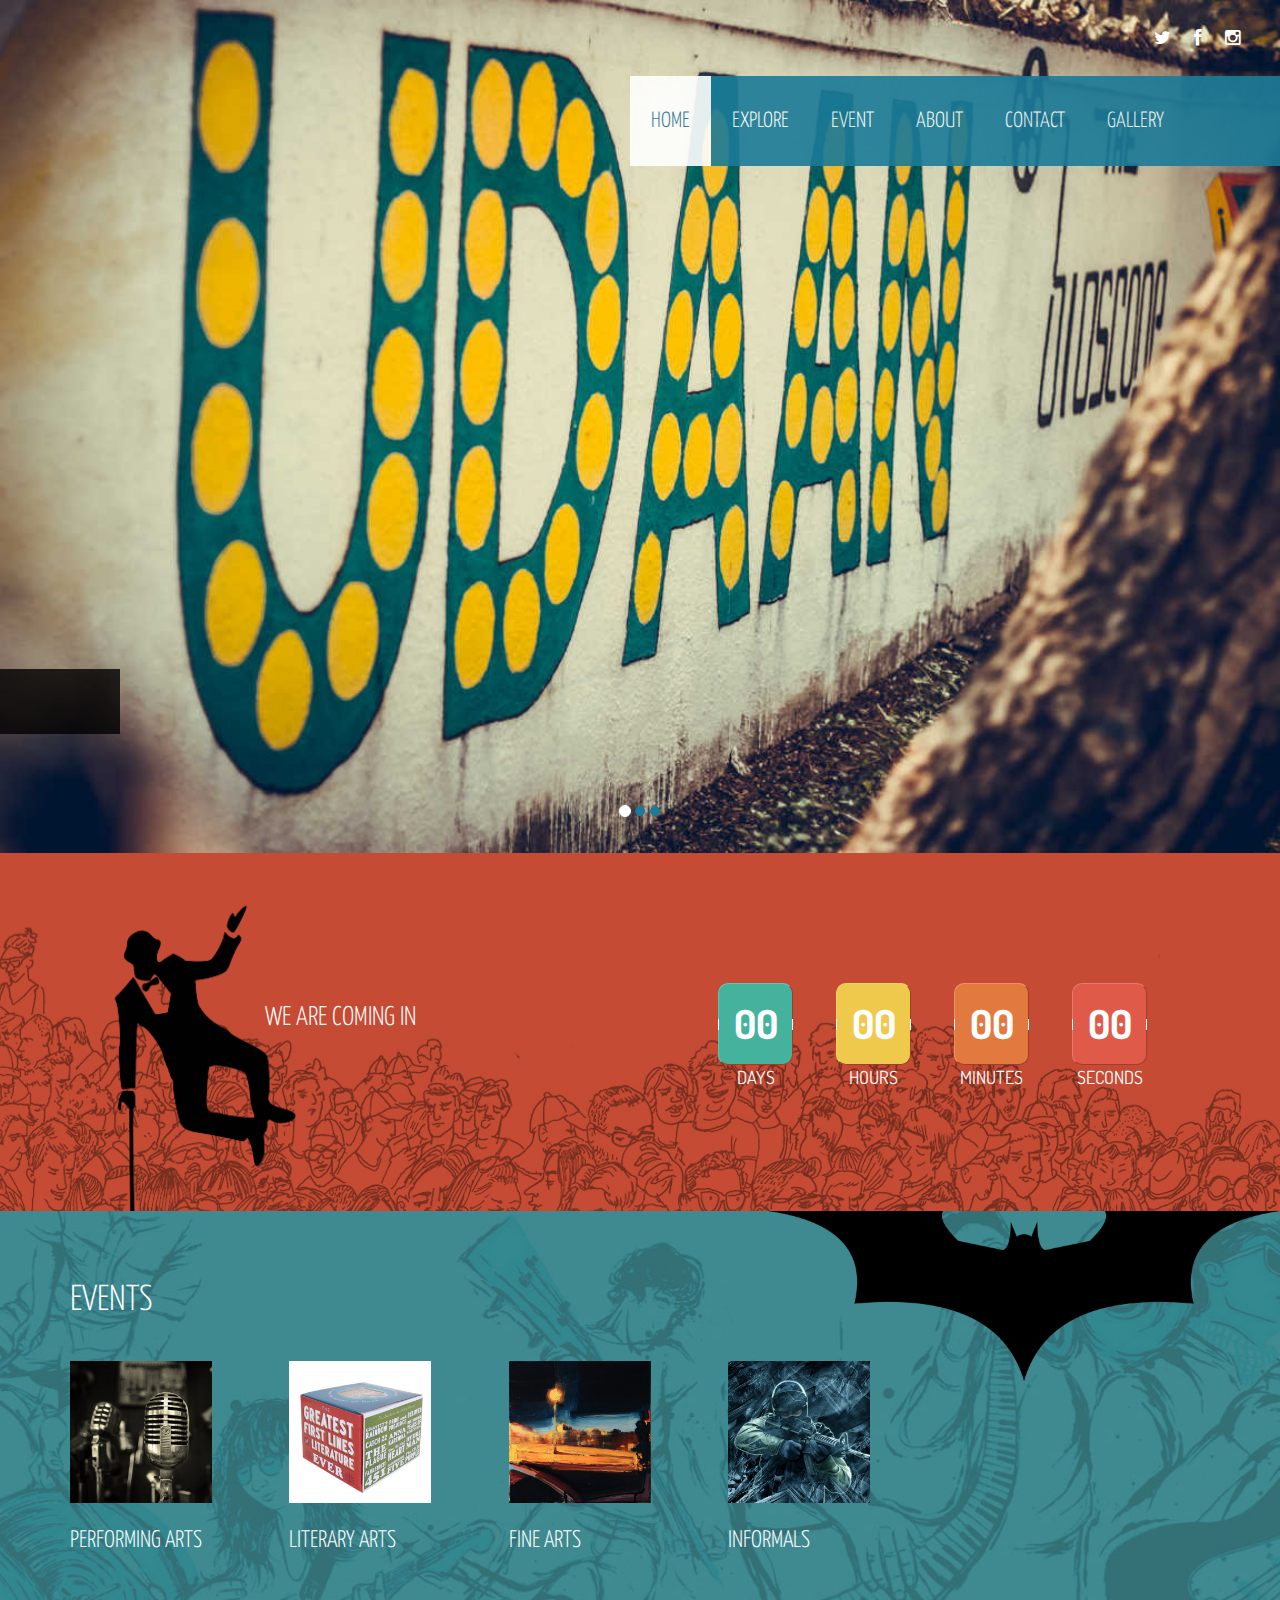
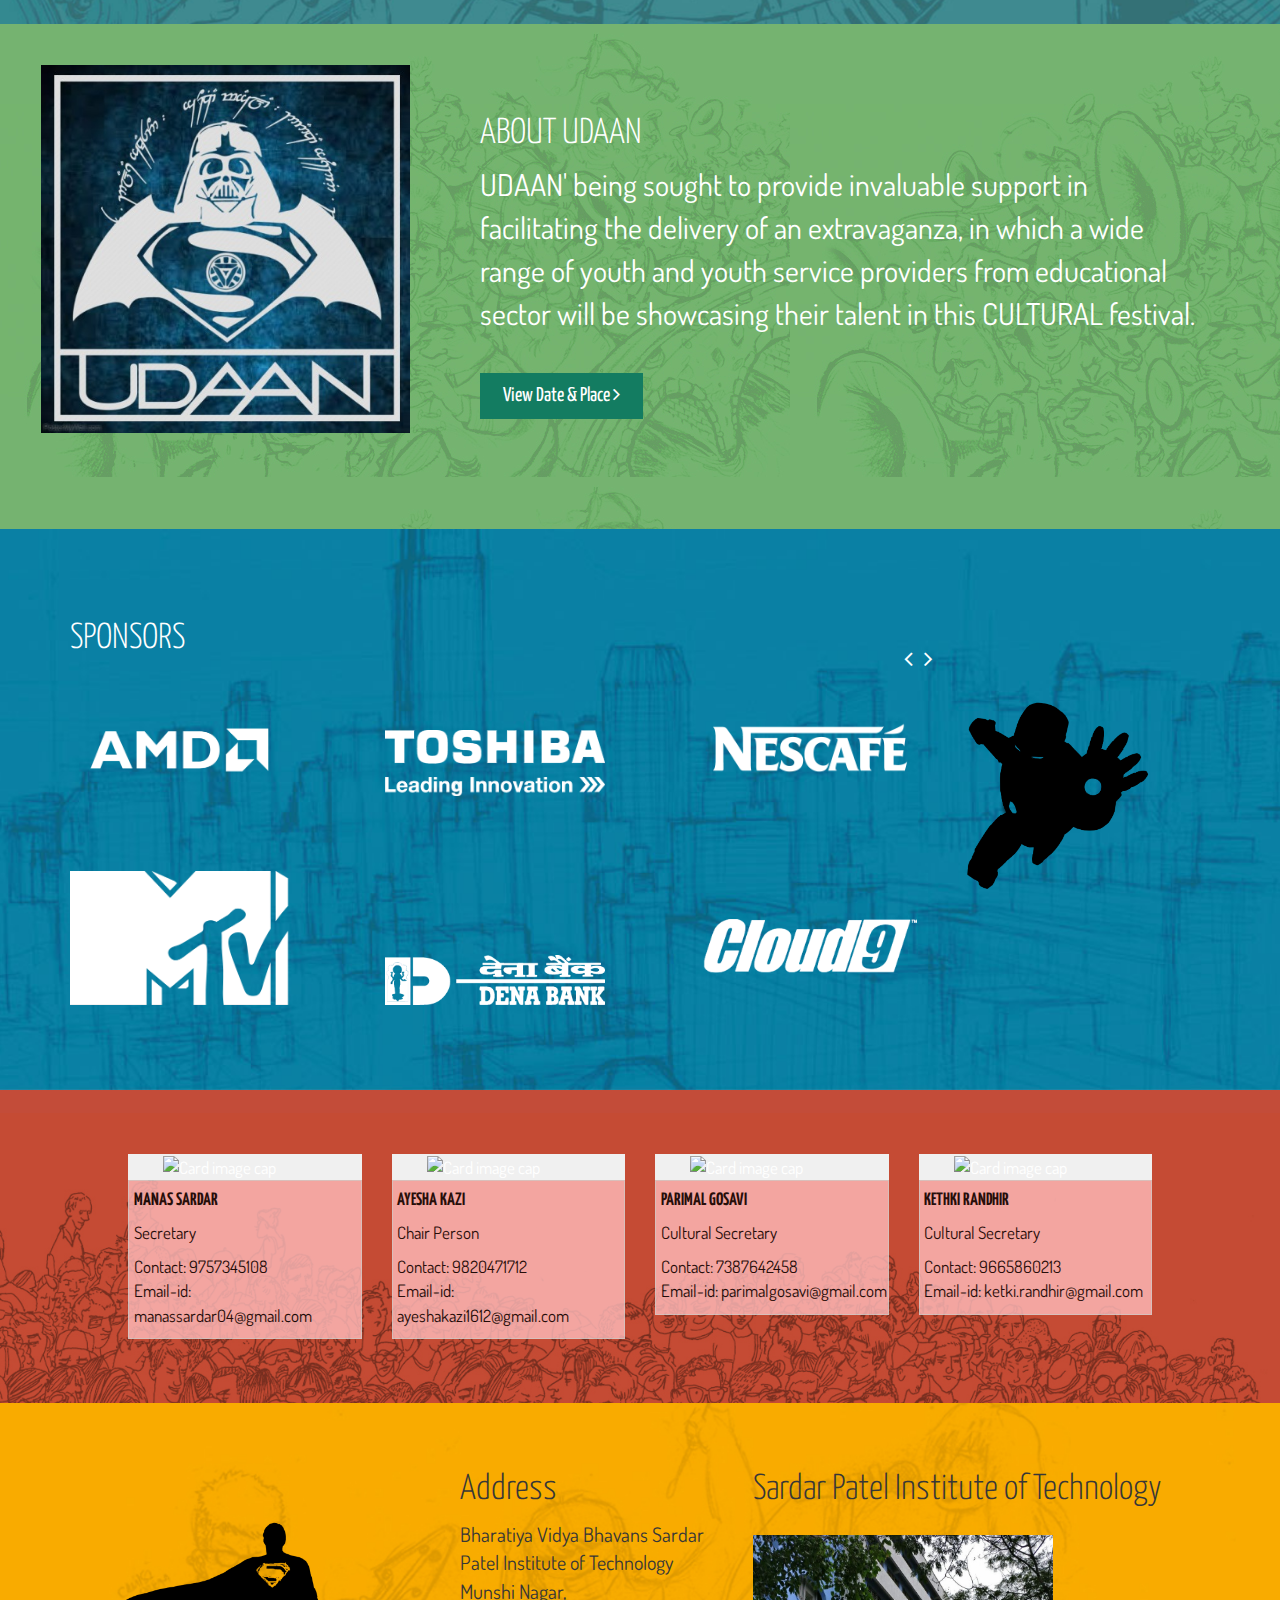
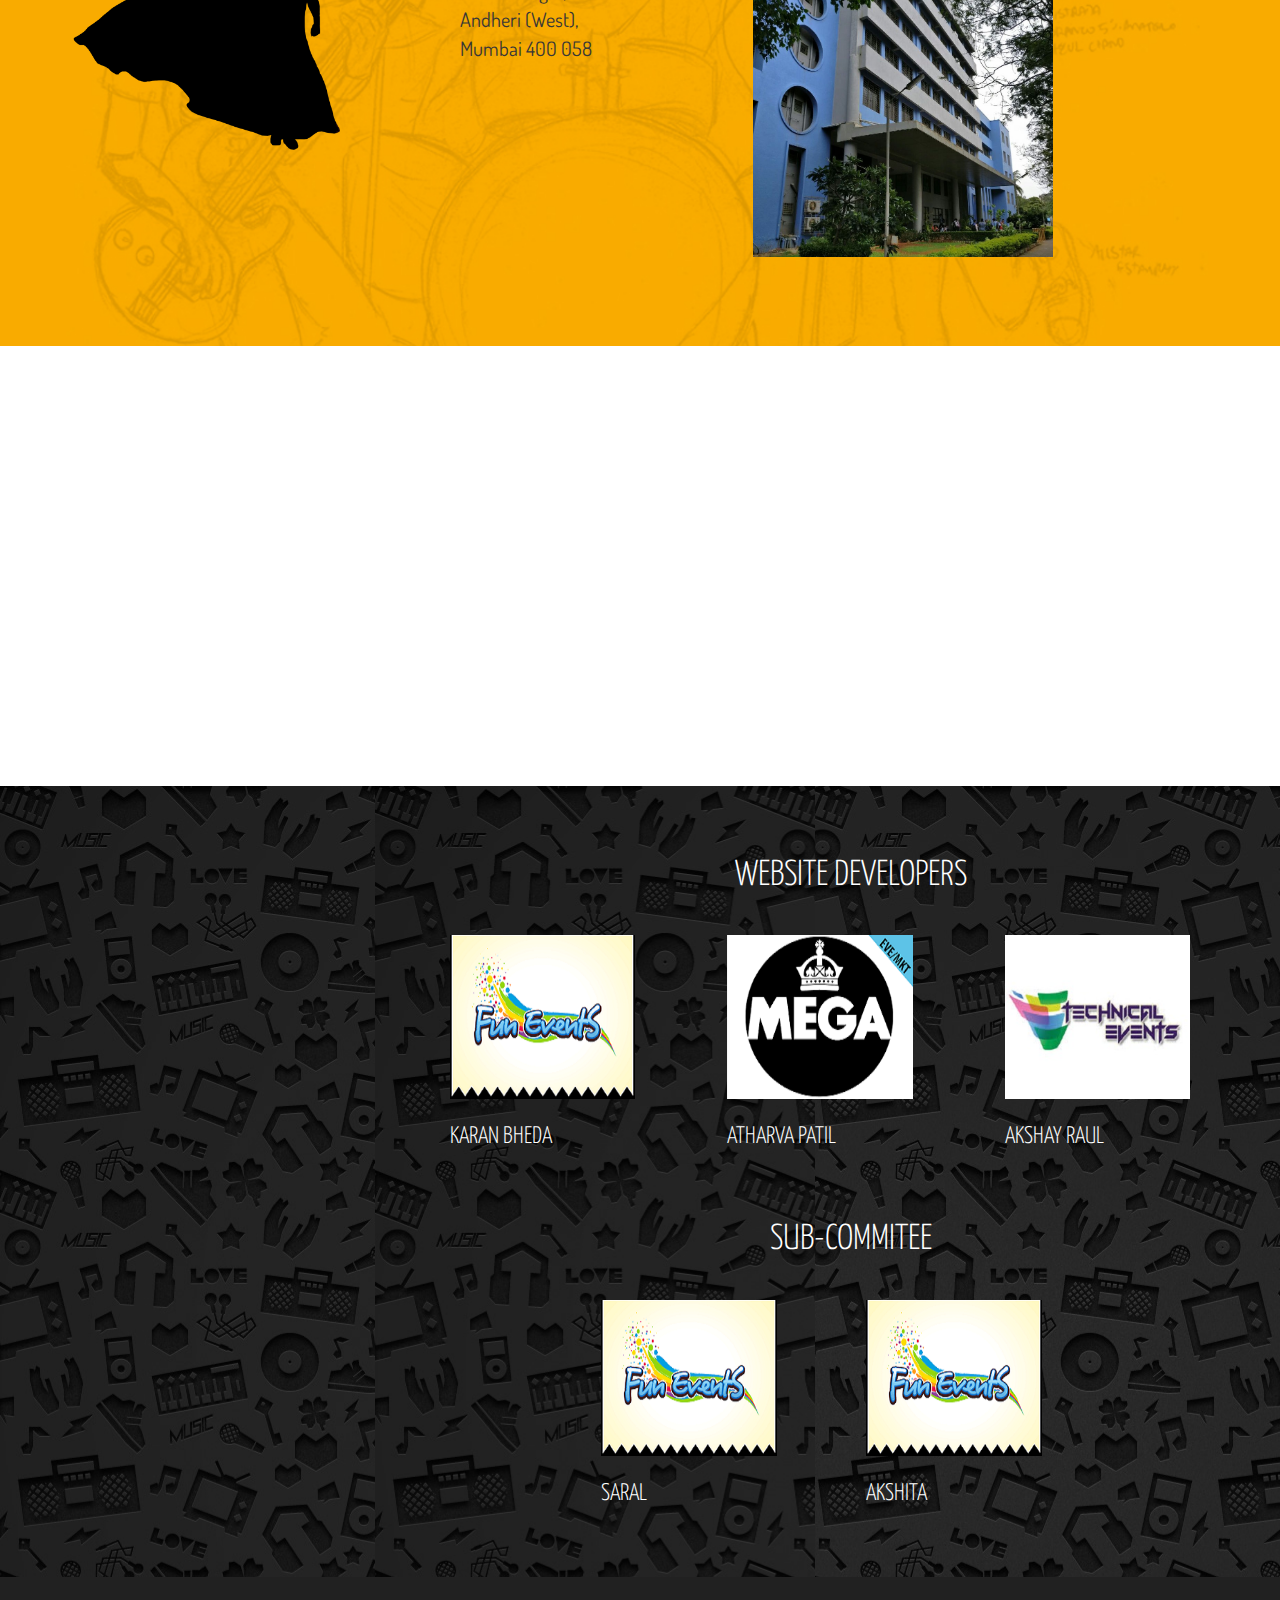
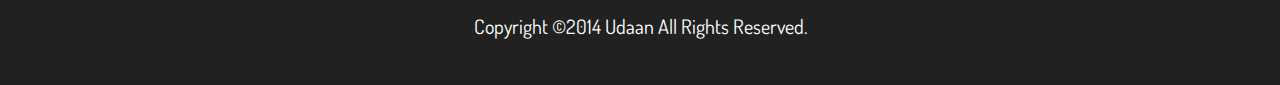
==== index.html @ 0306d3c8 "updates" ====
<!DOCTYPE html>
<html lang="en">
<head>
    
    <title>UDAAN 2K16-17</title>
    <link href="css/bootstrap.min.css" rel="stylesheet">
    <link href="css/font-awesome.min.css" rel="stylesheet">
	<link href="css/main.css" rel="stylesheet">
	<link href="css/animate.css" rel="stylesheet">	
	<link href="css/responsive.css" rel="stylesheet">

    <!--   
    <link rel="shortcut icon" href="images/ico/favicon.ico">
    <link rel="apple-touch-icon-precomposed" sizes="144x144" href="images/ico/apple-touch-icon-144-precomposed.png">
    <link rel="apple-touch-icon-precomposed" sizes="114x114" href="images/ico/apple-touch-icon-114-precomposed.png">
    <link rel="apple-touch-icon-precomposed" sizes="72x72" href="images/ico/apple-touch-icon-72-precomposed.png">
    <link rel="apple-touch-icon-precomposed" href="images/ico/apple-touch-icon-57-precomposed.png"> -->
</head><!--/head-->

<body>
	<header id="header" role="banner">		
		<div class="main-nav">
			<div class="container">
				<div class="header-top">
					<div class="pull-right social-icons">
						<a href="https://twitter.com/udaan_sp?s=09"><i class="fa fa-twitter"></i></a>
            <a href="https://www.facebook.com/UdaanCultFest/"><i class="fa fa-facebook"></i></a>
            <a href="https://www.instagram.com/udaan_sp/"><i class="fa fa-instagram"></i></a>
					</div>
				</div>     
		        <div class="row">	        		
		            <div class="navbar-header">
		                <button type="button" class="navbar-toggle" data-toggle="collapse" data-target=".navbar-collapse">
		                    <span class="sr-only">Toggle navigation</span>
		                    <span class="icon-bar"></span>
		                    <span class="icon-bar"></span>
		                    <span class="icon-bar"></span>
		                </button>
		                               
		            </div>
		              <div class="collapse navbar-collapse">
		                <ul class="nav navbar-nav navbar-right">                 
		                    <li class="scroll active"><a href="../index.html#home">Home</a></li>
		                    <li class="scroll"><a href="../index.html#explore">Explore</a></li>                         
		                    <li class="scroll"><a href="../index.html#event">Event</a></li>
		                    <li class="scroll"><a href="../index.html#about">About</a></li>                     
		                    <li class="scroll"><a href="../index.html#contact">Contact</a></li> 
		                    <li id="gallery"><a href="../gallery/gallery.html">Gallery</a></li>

      
		                </ul>
		            </div>
		        </div>
	        </div>
        </div>                    
    </header>
    <!--/#header--> 

    <section id="home">	
		<div id="main-slider" class="carousel slide" data-ride="carousel">
			<ol class="carousel-indicators">
				<li data-target="#main-slider" data-slide-to="0" class="active"></li>
				<li data-target="#main-slider" data-slide-to="1"></li>
				<li data-target="#main-slider" data-slide-to="2"></li>
			</ol>
			<div class="carousel-inner">
				<div class="item active">
					<img class="img-responsive" src="images/slider/slider1.jpg" alt="slider">						
					<div class="carousel-caption">
						<h2></h2>
						<h4></h4>
						
					</div>
				</div>
				<div class="item">
					<img class="img-responsive" src="http://placehold.it/1600x800" alt="slider">	
					<div class="carousel-caption">
						<h2> </h2>
						<h4></h4>
						
					</div>
				</div>
				<div class="item">
					<img class="img-responsive" src="http://placehold.it/1600x800" alt="slider">	
					<div class="carousel-caption">
						<h2> </h2>
						<h4></h4>
						<a href="#contact" ><i class="fa fa-angle-right"></i></a>
					</div>
				</div>				
			</div>
		</div>    	
    </section>
	<!--/#home-->

	<section id="explore" style="background-image: url(images/event-bg.jpg);">
		<div class="container">
			<div class="row">
				<div class="watch" style="padding-left:6%">
					<img class="img-responsive" src="images/charlie.png" alt="">
				</div>				
				<div class="col-md-4 col-md-offset-2 col-sm-5">
					<h1 id = "red">We are coming in </h1>
				</div>				
				<div class="col-sm-7 col-md-6">					
					<ul id="countdown">
						<li>					
							<span class="days time-font">00</span>
							<p>days </p>
						</li>
						<li>
							<span class="hours time-font">00</span>
							<p class="">hours </p>
						</li>
						<li>
							<span class="minutes time-font">00</span>
							<p class="">minutes</p>
						</li>
						<li>
							<span class="seconds time-font">00</span>
							<p class="">seconds</p>
						</li>				
					</ul>
				</div>
			</div>
			
		</div>
	</section><!--/#explore-->

	<section id="event" style="background-image: url(images/performar-bg.jpg);">
		<div class="container">

			<div class="row">

				<div class="col-sm-12 col-md-9">
					<div id="event-carousel" class="carousel slide" data-interval="false">
						<h2 class="heading">Events</h2>
						
						<div class="carousel-inner">
							<div class="item active">
								<div class="row">
									<div class="col-sm-3">
										<a href="./performingarts/performingarts.html"><div class="single-event">
											<img class="img-responsive" src="images/pamain.jpg" alt="event-image">
											<h4>Performing Arts</h4>
								
										</div></a>
									</div>
									<div class="col-sm-3">
										<a href="./literaryarts/literaryarts.html"><div class="single-event">
											<img class="img-responsive" src="images/lamain.jpg" alt="event-image">
											<h4>Literary Arts</h4>
											
										</div></a>
									</div>
									<div class="col-sm-3">
										<a href="./finearts/finearts.html"><div class="single-event">
											<img class="img-responsive" src="images/famain.jpg" alt="event-image">
											<h4>Fine Arts</h4>
											
										</div></a>
									</div>
									<div class="col-sm-3">
										<a href="./informals/informals.html"><div class="single-event">
											<img class="img-responsive" src="images/inmain.jpg" alt="event-image">
											<h4>Informals</h4>
											
										</div></a>
									</div>
								</div>
							</div>
							
						</div>
					</div>
				</div>
				<div class="guitar">
					<img class="img-responsive" src="images/batman-trans.png" alt="guitar">
				</div>
				<!--div class="joker">
					<img class="img-responsive" src="images/joker.jpg" alt="guitar">
				</div-->
			</div>			
		</div>
	</section><!--/#event-->

	<section id="about" style="background-image: url(images/about-bg.jpg);">
		<div class="guitar2 hovering">				
			<img class="img-responsive" src="images/logomain.jpg" alt="guitar">
		</div>
		<div class="about-content">					
					<h1>About Udaan</h2>
					<p id="size">UDAAN' being sought to provide invaluable support in facilitating the delivery of an extravaganza, in which a wide range of youth and youth service providers from educational sector will be showcasing their talent in this CULTURAL festival.</p>
					<a href="#contact" class="btn btn-primary">View Date & Place <i class="fa fa-angle-right"></i></a>
				
		</div>
	</section><!--/#about-->
	

	
	<section id="sponsor" style="background-image: url(images/sponsor-bg.jpg);">
		<div id="sponsor-carousel" class="carousel slide" data-interval="false">
			<div class="container">
				<div class="row">
					<div class="col-sm-10">
						<h2>Sponsors</h2	>			
						<a class="sponsor-control-left" href="#sponsor-carousel" data-slide="prev"><i class="fa fa-angle-left"></i></a>
						<a class="sponsor-control-right" href="#sponsor-carousel" data-slide="next"><i class="fa fa-angle-right"></i></a>
						<div class="carousel-inner">
							<div class="item active">
								<ul>
									<li><a href="#"><img height="55%" width="70%" class="img-responsive" src="images/sponsor/sponsor1.png" alt=""></a></li>
									<li><a href="#"><img height="55%" width="70%" class="img-responsive" src="images/sponsor/sponsor2.png" alt=""></a></li>
									<li><a href="#"><img height="55%" width="70%" class="img-responsive" src="images/sponsor/sponsor3.png" alt=""></a></li>
									<li><a href="#"><img height="55%" width="70%" class="img-responsive" src="images/sponsor/sponsor4.png" alt=""></a></li>
									<li><a href="#"><img height="55%" width="70%" class="img-responsive" src="images/sponsor/sponsor5.png" alt=""></a></li>
									<li><a href="#"><img height="55%" width="70%" class="img-responsive" src="images/sponsor/sponsor6.png" alt=""></a></li>
								</ul>
							</div>
							<div class="item">
								<ul>
									<li><a href="#"><img height="55%" width="90%" class="img-responsive" src="images/sponsor/sponsor7.png" alt=""></a></li>
									<li><a href="#"><img height="55%" width="90%" class="img-responsive" src="images/sponsor/sponsor8.png" alt=""></a></li>
									
								</ul>
							</div>
						</div>
					</div>
				</div>				
			</div>
			<div class="ironman">
				<img class="img-responsive" height="100%" width="60%" src="images/Iron-Man.png" alt=""> 
			</div>
		</div>
	</section><!--/#sponsor-->

	<section id="contact" class="map1">
		<div class="contact-person" style="background-image: url(images/event-bg.jpg);padding-top:5%;padding-left:10%;padding-right:10%;padding-bottom:5%">

			<div class="row" >
        <div class="col-sm-12 col-md-12">
            
                <div class="row">
                  <div class="col-sm-3">
                    <div class="card" ><div style="background:#f0f0f0">
  <img class="card-img-top" src="../images/vsm.jpg" alt="Card image cap" style="height:180px;margin-left:15%">
  </div><div class="card-block" style="border:1px solid #DDDDDD;padding-left:2%;background:#FFBCBC; opacity:.8">
    <h4 class="card-title" style="color:black;font-weight:bold">Manas Sardar</h4>
    <p class="card-text" style="color:black">Secretary</p><p style="color:black;">Contact: 9757345108<br>Email-id: manassardar04@gmail.com</p>
  </div>
</div>
                  </div>
                  <div class="col-sm-3">
                    <div class="card" ><div style="background:#f0f0f0">
  <img class="card-img-top" src="../images/vsm.jpg" alt="Card image cap" style="height:180px;margin-left:15%">
  </div><div class="card-block" style="border:1px solid #DDDDDD;padding-left:2%;background:#FFBCBC; opacity:.8 ">
    <h4 class="card-title" style="color:black;font-weight:bold">Ayesha Kazi</h4>
    <p class="card-text" style="color:black">Chair Person</p><p style="color:black;">Contact: 9820471712<br>Email-id: ayeshakazi1612@gmail.com</p>
  </div>
</div>
                  </div>
                  <div class="col-sm-3">
                    <div class="card" ><div style="background:#f0f0f0">
  <img class="card-img-top" src="../images/vsm.jpg" alt="Card image cap" style="height:180px;margin-left:15%">
  </div><div class="card-block" style="border:1px solid #DDDDDD;padding-left:2%;background:#FFBCBC; opacity:.8">
    <h4 class="card-title" style="color:black;font-weight:bold">Parimal Gosavi</h4>
    <p class="card-text" style="color:black">Cultural Secretary</p><p style="color:black;">Contact: 7387642458<br>Email-id: parimalgosavi@gmail.com</p>
  </div>
</div>
                  </div>
                  <div class="col-sm-3">
                    <div class="card" ><div style="background:#f0f0f0">
  <img class="card-img-top" src="../images/vsm.jpg" alt="Card image cap" style="height:180px;margin-left:15%">
  </div><div class="card-block" style="border:1px solid #DDDDDD;padding-left:2%;background:#FFBCBC; opacity:.8">
    <h4 class="card-title" style="color:black;font-weight:bold">Kethki Randhir</h4>
    <p class="card-text" style="color:black">Cultural Secretary</p><p style="color:black;">Contact: 9665860213<br>Email-id: ketki.randhir@gmail.com</p>
  </div>
</div>
                  </div>
                  
               </div>
            
          </div>
		</div>	
	</div>
		<div class="contact-section" style="padding-bottom:5%; background-image: url(images/contact-bg.jpg);">

			<div class="ear-piece">
				<img height="30%" width="30%" class="img-responsive" src="images/superman.png" alt=""> 
			</div>
			<div class="container">

				<div class="row">
					<div class="col-sm-3 col-sm-offset-4">
						<div class="contact-text">
							<h1>Address</h1>
							<address>
								Bharatiya Vidya Bhavans Sardar Patel Institute of Technology Munshi Nagar,<br> Andheri (West),<br> Mumbai 400 058<br>
								
							</address>						</div>
						<div class="contact-address">
							

						</div>
					</div>
					<div class="col-sm-5">
						<div id="contact-section" class="hovering">
							<h1>Sardar Patel Institute of Technology</h1>
					    	<img class="img-responsive college" src="images/college.jpg" alt=""><br>

					    </div>
					</div>
				</div>
			</div>
		</div>		

		<div class="map">
			<div id="gmap-wrap">
	 			 <div style="width:100%;max-width:100%;overflow:hidden;height:440px;color:red;"><div id="gmap_display" style="height:100%; width:100%;max-width:100%;"><iframe style="height:100%;width:100%;border:0;" frameborder="0" src="https://www.google.com/maps/embed/v1/place?q=Sardar+Patel+Institute+of+Technology,+Munshi+Nagar,+Andheri+(West),+Mumbai+400+058&key=AIzaSyAN0om9mFmy1QN6Wf54tXAowK4eT0ZUPrU"></iframe></div>				
	 			</div>	 			
	    	</div>
		</div><!--/#map-->
	
	</section>
    <!--/#contact-->

    <section id="team" style="padding-right:0; background-image: url(images/developers-bg.jpg); width: 100%">
    <div class="container" style="padding-left:25%">
      <div class="row" style="width:75%">
        <div class="col-sm-12 col-md-9 ">

    <section id="team" style="padding-right:0; background-image: url(images/developers-bg.jpg);">
    <div class="container" style="padding-left:17%">
      <div class="row" >
        <div class="col-sm-12 col-md-9">
            <h2 class="heading" style="text-align:center">Website Developers</h2>
                <div class="row">
                  <div class="col-sm-4">
                    <div class="single-event">
                      <img class="img-responsive" src="images/funevent.png" alt="event-image">
                      <h4>Karan Bheda</h4>
                
                    </div>
                  </div>
                  <div class="col-sm-4">
                    <div class="single-event">
                      <img class="img-responsive" src="images/megaevent.png" alt="event-image">
                      <h4>Atharva Patil</h4>
                      
                    </div>
                  </div>
                  <div class="col-sm-4">
                    <div class="single-event">
                      <img class="img-responsive" src="images/techevent.jpg" alt="event-image">
                      <h4>Akshay Raul</h4>
                      
                    </div>
                  </div>
                  
               </div>
               <h2 class="heading" style="text-align:center;margin-top:0px">Sub-Commitee</h2>
               <div class="row" style="margin-left:17%;margin-right:17%">
                <div class="col-sm-6">
                  <div class="single-event">
                      <img class="img-responsive" src="images/funevent.png" alt="event-image">
                      <h4>Saral</h4>
                
                    </div>
                </div>
                <div class="col-sm-6">
                  <div class="single-event">
                      <img class="img-responsive" src="images/funevent.png" alt="event-image">
                      <h4>Akshita</h4>
                
                    </div>
                </div>
              </div>
            
          </div>
        </div>
        <!--div class="guitar">
          <img class="img-responsive" src="../images/batman-trans.png" alt="guitar">
        </div-->
        <!--div class="joker">
          <img class="img-responsive" src="../images/joker.jpg" alt="guitar">
        </div-->
      </div>      
    </div>
  </section><!--/#event-->

    <footer id="footer">
        <div class="container">
            <div class="text-center">
                <p> Copyright  &copy;2014 Udaan All Rights Reserved. </p>
            </div>
        </div>
    </footer>
    <!--/#footer-->
  	<script type="text/javascript">
  	// Disable Google Maps scrolling
    // See http://stackoverflow.com/a/25904582/1607849
    // Disable scroll zooming and bind back the click event
    var onMapMouseleaveHandler = function(event) {
        var that = $(this);
        that.on('click', onMapClickHandler);
        that.off('mouseleave', onMapMouseleaveHandler);
        that.find('iframe').css("pointer-events", "none");
    }
    var onMapClickHandler = function(event) {
            var that = $(this);
            // Disable the click handler until the user leaves the map area
            that.off('click', onMapClickHandler);
            // Enable scrolling zoom
            that.find('iframe').css("pointer-events", "auto");
            // Handle the mouse leave event
            that.on('mouseleave', onMapMouseleaveHandler);
        }
        // Enable map zooming with mouse scroll when the user clicks the map
    $('.map1').on('click', onMapClickHandler);
  	</script>
  	<script type="text/javascript">
  		document.getElementById("gallery").onclick = function () {
    location.href = "gallery/gallery.html";
};
  	</script>
    <script type="text/javascript" src="js/jquery.js"></script>
    <script type="text/javascript" src="js/bootstrap.min.js"></script>
	<script type="text/javascript" src="http://maps.google.com/maps/api/js?sensor=true"></script>
  	<script type="text/javascript" src="js/gmaps.js"></script>
	<script type="text/javascript" src="js/smoothscroll.js"></script>
    <script type="text/javascript" src="js/jquery.parallax.js"></script>
    <script type="text/javascript" src="js/coundown-timer.js"></script>
    <script type="text/javascript" src="js/jquery.scrollTo.js"></script>
    <script type="text/javascript" src="js/jquery.nav.js"></script>
    <script type="text/javascript" src="js/main.js"></script>  
</body>
</html>
---- css/main.css ----
@import url(http://fonts.googleapis.com/css?family=Dosis:400,200,300,500,600,700,800);
@import url(http://fonts.googleapis.com/css?family=Yanone+Kaffeesatz:400,300,200,700);


/*************************
*******Typography******
**************************/

body {
  font-family: 'Dosis', sans-serif;
  font-size: 17px;
  color: #fff
}

#red{
  font-size: 27px;
}
.moving {
width: 600x;
height:20;
 background-color:transparent;
position:fixed;
  font-size: 100px;  
  font-weight: bold;
}

.image { 
   position: relative; 
   width: 100%; /* for IE 6 */
}



/* flip open */



  /*flip close */
  .fcolor{
    color: black;
  }

.btn {
  border-radius: 0;
  font-family: 'Yanone Kaffeesatz','sans-serif';
  font-size: 20px;
  padding: 9px 23px;
}

a {
  -webkit-transition: 300ms;
  -moz-transition: 300ms;
  -o-transition: 300ms;
  transition: 300ms;
}

a:focus, 
a:hover {
  text-decoration: none;
  outline: none
}

h1, h2, h3, h4, h5, h6 {
  font-family: 'Yanone Kaffeesatz', 'sans-serif';
  font-weight: 300;
  text-transform: uppercase;
}

h2 {
  font-size: 36px
}

.navbar-toggle {
  margin-top: 12px
}

.navbar-toggle .icon-bar {
  background-color: #fff;
}

.navbar-toggle, 
.navbar-toggle:focus {
  border:1px solid #fff;
  outline: none;
}


/*************************
*******Header CSS******
**************************/

.header-top {
  display: block;
  overflow: hidden;
  padding: 25px;
}

.main-nav {
  position: absolute;
  width: 100%;
  z-index: 999;
}

.main-nav 
.container {
  width: 100%
}

.social-icons a {
  font-size: 18px;
  color: #fff;
  padding-left:20px;  
}

.social-icons .fa-facebook:hover {
  color: #3B5997
}

.social-icons .fa-twitter:hover {
  color:#29C5F6
}

.social-icons .fa-google-plus:hover {
  color:#D13D2F
}

.social-icons .fa-youtube:hover{
  color: #ec5538
}

.navbar-brand {
  background-color: #1B7B98;
  height: 250px;
  margin-bottom: 20px;
  position: relative;
  width: 250px;
  opacity: .9
}

.navbar-brand img {
  position: absolute;
  top: -1px;
}

.navbar-right {
  background-color: #1B7B98;
  padding:0 95px 0 0;
  opacity: .9
}

.navbar-right li a {
  padding: 35px 21px;
  font-size: 22px;
  color: #fff;
  text-transform: uppercase;
  font-family: 'Yanone Kaffeesatz', 'sans-serif';
  font-weight: 300;
}

.navbar-right li a:hover, 
.navbar-right li a:focus,  
.navbar-right .active a {
  background-color: #fff;
  color: #16728f
}


.fixed-menu {
  background-color: #1B7B98;
  position: fixed;
  top: 0;
}

.fixed-menu .navbar-right {
  padding: 0;
}


.fixed-menu .navbar-right li a {
  font-size: 18px;
  padding: 20px 25px;
  text-shadow:inherit;
}

.fixed-menu .navbar-brand {
  height: 60px;
  margin-top: 0;
  padding: 0;
  margin-bottom: 0;
  width: 125px;
}

.fixed-menu .navbar-brand img {
  height:60px;
  top: 0;
}

.fixed-menu .header-top {
  display: none;
}



/*************************
*******Home CSS******
**************************/

#home {
  position: relative;
  overflow: hidden;
}

#main-slider img {
  width: 100%
}

#main-slider 
.carousel-caption {
  background: none repeat scroll 0 0 #000000;
  bottom: 14%;
  float: left;
  left: 0;
  opacity: 0.8;
  padding:10px 60px 35px;
  right: inherit;
  text-transform: uppercase;
  color: #fff;
  text-align: left;
}


#main-slider 
.carousel-caption h2 {  
  font-size: 38px;
 
}

#main-slider 
.carousel-caption h4 {
  font-size: 24px;
}

#main-slider 
.carousel-caption a {
  font-size: 22px;
  color: #2da1c5
}

#main-slider 
.carousel-caption a:hover {
  color: #2588a6
}

#main-slider 
.carousel-caption a:hover i {
  margin-left: 35px
}

#main-slider 
.carousel-caption a i {
  margin-left: 15px;
  -webkit-transition: all 0.3s ease-in-out;
  -moz-transition: all 0.3s ease-in-out;
  -ms-transition: all 0.3s ease-in-out;
  -o-transition: all 0.3s ease-in-out;
  transition: all 0.3s ease-in-out;
}

#main-slider 
.carousel-indicators li {
  background-color:#1B7B98;
  border: 1px solid #1B7B98;
}

#main-slider 
.carousel-indicators li.active {
  background-color:#fff;
  border: 1px solid #fff;
}

/*************************
*******Explore CSS******
**************************/

#explore {
  background-color: #C34C39;
  background-image: url(".http://placehold.it/1600x363");
  background-position: center bottom;
  background-size: fill;
  background-repeat:no-repeat;
  position: relative;
  overflow: hidden;
  padding: 130px 0 100px;
}

.watch {
  position: absolute;
  left: 0;
  top: 7%;
}

#explore h2 {
  font-size: 42px;
  text-transform: uppercase;
  text-align: center;
}

#countdown {
  display: block;
  overflow: hidden;
  text-align: center;
  padding: 0
}

#countdown li {
  list-style: none;
  display:inline-block;
  margin-right: 40px;
  text-align: center;
  text-transform: uppercase;
  font-size: 18px;
  position: relative;
}

#countdown li:last-child {
  margin-right: 0
}

#countdown li span {
  display: block;
  font-size: 40px;
  font-weight: 700;
  height: 82px;
  line-height: 79px;
  width: 75px;
  border-radius: 10px;
  border-right: 1px solid #9e3e2e;
  border-bottom: 1px solid #9e3e2e;
}

#countdown li .days {
  background-color: #45b29d;
  border-top: 1px solid #6ac1b1;
  border-left: 1px solid #6ac1b1;
}

#countdown li .hours {
  background-color: #efc94c; 
  border-top: 1px solid #f2d470;
  border-left: 1px solid #f2d470;
}

#countdown li .minutes {
  background-color: #e27a3f;
  border-top: 1px solid #e89565;
  border-left: 1px solid #e89565;
}

#countdown li .seconds {
  background-color: #df5a49;
  border-top: 1px solid #e57b6d;
  border-left: 1px solid #e57b6d;
}

#countdown li:before {
  background-color: #FFFFFF;
  content: "";
  height: 11px;
  left: 0;
  position: absolute;
  top: 36px;
  width: 1px;
}

#countdown li:after {
  background-color: #FFFFFF;
  content: "";
  height: 11px;
  right:0;
  position: absolute;
  top: 36px;
  width: 1px;
}

.cart {
  background-color: #b34534;  
  position: absolute;
  right:-200px;
  top: 37%;
  width:252px;
   -webkit-transition: all 0.7s ease-in-out;
  -moz-transition: all 0.7s ease-in-out;
  -ms-transition: all 0.7s ease-in-out;
  -o-transition: all 0.7s ease-in-out;
  transition: all 0.7s ease-in-out;
}

.cart:hover {
  right:0;
}


.cart a {
  color: #FFFFFF;
  display: block;
  font-size: 24px;
  text-transform: uppercase;
}

.cart a i {
  font-size: 30px;  
  padding: 20px 12px;
  background-color: #A64030; 
  margin-right: 3px;
}

 
#team {
  background-color: #1881a2;
 /* background-image: url("../images/performar-bg.jpg"); */
  background-size: fill;
  position: relative;
  background-repeat: no-repeat;
}

#team h2 {
  color: #FFFFFF;
  font-size: 36px;
  font-weight: 300;
  margin-bottom: 40px;
  margin-top: 70px;
  text-transform: uppercase;
}

.single-event {
  margin-bottom: 70px;
}
.single-event img{
  width: 75%;
  height: 75%;
}

.single-event h4 {
  color: #FFFFFF;
  font-size: 24px;
  font-weight: 300;
  line-height: 26px;
  margin-top: 25px;
  text-transform: uppercase;
}


.single-event h5 {
  font-size: 18px;
  font-weight: 100;
  display: block;
}

#team-carousel {
  position: relative;

}

.even-control-left, 
.even-control-right {
  position: absolute;
  font-size: 24px;
  color: #fff;
  top: 0;
}

.even-control-left {
  right: 3%
} 

.even-control-right {
  right: 0;
}

 /*************************
*******Event CSS******
**************************/
#event {
  background-color: #348990;
 /* background-image: url("../images/performar-bg.jpg"); */
  background-position: 50% 0;
  background-size: fill;
  position: relative;
  background-repeat: no-repeat;
}

.guitar {
  position: absolute;
  right:0;
  top: 0;
  left :60%;
}

.joker {
  position: absolute;
  right:70%;
  bottom:0;
  left :0;
}
.ironman {
  position: absolute;
  right:0;
  top: 30%;
  left :75%;

}


#event h2 {
  color: #FFFFFF;
  font-size: 36px;
  font-weight: 300;
  margin-bottom: 40px;
  margin-top: 70px;
  text-transform: uppercase;
}

.single-event {
  margin-bottom: 70px;
}

.single-event h4 {
  color: #FFFFFF;
  font-size: 24px;
  font-weight: 300;
  line-height: 26px;
  margin-top: 25px;
  text-transform: uppercase;
}


.single-event h5 {
  font-size: 18px;
  font-weight: 100;
  display: block;
}

#event-carousel {
  position: relative;

}

.even-control-left, 
.even-control-right {
  position: absolute;
  font-size: 24px;
  color: #fff;
  top: 0;
}

.even-control-left {
  right: 3%
} 

.even-control-right {
  right: 0;
}


/*************************
*******About CSS**********
**************************/
.college{
  width: 300px;
}
#size{
  font-size: 30px;  
}
#about {
  background-color: #75B46E;  
  position: relative; 
  background-size: fill; 
  width: 100%;
  display: flex;
}

.guitar2 {
  top: 0;
  width: 50%;
}

.guitar2 img {
  padding-top: 10%;
  padding-bottom: 3%;
  padding-left: 10%;

}

.about-content {
  width: 100%;
  background-position: left bottom;
  background-repeat: no-repeat;
  background-size: cover;
  padding: 70px 70px 110px;
}


#about h2 {
  margin-bottom: 23px;
}

.about-content p {
  font-size: 17px;
  font-family: 'Dosis',sans-serif;
}

#about .btn-primary {
  background-color: #137c61;
  color: #fff;
  text-transform: capitalize;
  border: none;
  margin-top: 28px;
}

#about .btn-primary:hover {
  background-color: #126d55
}



/*************************
******Twitter CSS****
**************************/

#twitter {
  background-color: #ecedef;
  background-image: url("../images/twitter-bg.jpg");
  background-position: center bottom;
  background-size: cover;
  background-repeat:no-repeat;
  position: relative;
  padding: 95px 0 90px;
  overflow: hidden;
}

.twit {
  position: absolute;
  left: 0;
  top:-42%;
}

#twitter-feed .item {
  text-align: center;
}

#twitter-feed .item img {
  display: inline-block;
  width: 78px;
  height: 78px;
  border-radius: 50%;
  background-color: #c5c8ce;
  padding: 5px;
  margin-bottom: 30px;
}

#twitter-feed .item a, 
#twitter-feed .item p { 
  font-size: 24px;
  font-weight: 300;
  font-family: 'Yanone Kaffeesatz','sans-serif';
}

#twitter-feed .item p {
  color: #3D3D3D;
}

#twitter-feed .item a {
  color:#00c3ff;
}

.twitter-control-left, 
.twitter-control-right {
  position: absolute;
  color: #00c3ff;
  top: 59%;
  font-size: 24px
}

.twitter-control-left {
  left: 0;
}

.twitter-control-right {
  right:0;
} 



/*************************
******Sponsor CSS****
**************************/

#sponsor {
  background-color: #1881a2;
/* background-image: url("../images/sponsor-bg.jpg"); */
  background-position:50% 0;
  background-size: cover;
  background-repeat:no-repeat;
  position: relative;
}

.light {
  position: absolute;
  right: 0;
  bottom: 0;
}

#sponsor .col-sm-10 {
  z-index: 10;
}

#sponsor h2 {
  margin-top: 90px;
  margin-bottom: 40px;
}

#sponsor .item ul {
  font-size: 0;
  padding: 0;
}


#sponsor .item ul li {
  display: inline-block;
  list-style: none;
  width: 33.33%;
  margin-bottom: 75px;
}

#sponsor .item ul li:last-child {
  margin-right: 0
}

.sponsor-control-left, 
.sponsor-control-right {
  color: #FFFFFF;
  font-size: 24px;
  position: absolute;
  top: 20%;
}

.sponsor-control-left {
  right: 12%
}

.sponsor-control-right {
  right: 10%
}


/*************************
******Map CSS****
**************************/
#map {
  position: relative;
}

#gmap {
  height:450px;  
}


/*************************
******Contact CSS****
**************************/

.contact-person {
  background-color: #C34C39;
  /*background-image: url("../images/logo.png");*/
  background-position:center bottom;
  background-size:contain;
  background-repeat:no-repeat;  
  position: relative;
}
#contact-person .col-sm-10 {
  z-index: 10;
}

#contact-person h2 {
  margin-top: 90px;
  margin-bottom: 40px;
}

#contact-person .item ul {
  font-size: 0;
  padding: 0;
}


#contact-person .item ul li {
  display: inline-block;
  list-style: none;
  width: 33.33%;
  margin-bottom: 75px;
}

#contact-person .item ul li:last-child {
  margin-right: 0
}

.contact-person-control-left, 
.contact-person-control-right {
  color: #FFFFFF;
  font-size: 24px;
  position: absolute;
  top: 20%;
}

.contact-person-control-left {
  right: 12%
}

.contact-person-control-right {
  right: 10%
}
.contact-section {
  background-color: #F9AB00;
  /*background-image: url("../images/logo.png");*/
  background-position:60% 0;
  background-size:contain;
  background-repeat:no-repeat;  
  position: relative;
}
.hovering:hover img {
  -moz-transform: scale(1.1);
  -webkit-transform: scale(1.1);
  transform: scale(1.1);
}
.ear-piece {
  position: absolute;
  left: 5%;
  top: 20%;
  
}

#contact .container {
  padding-top:47px;
}

#contact h1 {
  text-transform:inherit;
  color: #373737; 
}

#contact-section h1 {  
  margin-bottom: 25px
}

#contact address {
  font-size: 20px;  
  color: #373737; 
}

.contact-text {
  margin-bottom: 20px;
  display: block;
  font-size: 30px;
}


#contact-section .form-control {
  border-color: #ae750d;
  box-shadow:none;
  outline: 0 none;
  border-radius: 0;
  color: #797979;
  font-size: 18px;
}

#contact-section .form-control:focus {
  border-color: #ae750d;
}

#contact-section input {  
  height: 44px;
}

#contact-section textarea {
  height: 90px;
  resize:none;
}

#contact-section .btn-primary {
  background-color: #373737;
  color: #f7ab24;
  border: none;
  font-size: 24px;
  padding: 6px 42px;
  margin-bottom: 110px;
  margin-top: 10px
}

#contact-section .btn-primary:hover {
  background-color: #212020;
  color: #fff
}



/*************************
******Footer CSS****
**************************/

#footer {
  background-color: #212121;
  background-position: center bottom;
  background-repeat: no-repeat;
  background-size: cover;
  color: #FFFFFF;
  font-size: 20px;
  padding: 35px 0;
}

#footer a {
  color:#f7ab24
}

#footer a:hover {
  color:#1B7B98
}
---- css/responsive.css ----
/* lg */ 
@media (min-width: 1200px) {
  
}

/* md */
@media (min-width: 992px) and (max-width: 1199px) {

  .navbar-right {
    padding: 0 30px 0 0;
  }

  .navbar-right li a {
    padding: 35px 15px;
  }

  .fixed-menu .container {
    width: 100%;
  }

  .fixed-menu .navbar-right {
    padding-right: 30px;
  }

  .fixed-menu .navbar-right li a {
    padding: 20px;
  }

  
  #countdown li {
    margin-right: 30px;
  }

  .guitar {
    right:0;
  }

  .guitar2 {
    height: 100%
  }

    .guitar2 img {
      padding-top: 20%;
    }

  .ear-piece {
    left: -15%;
  }

  #event .col-md-9 {
    z-index: 10;
  }


}

/* sm */
@media (min-width: 768px) and (max-width: 991px) {

  .navbar-brand {
    width: 215px;
    height: 60px;
  }

  .navbar-right {
    padding: 0;
  }

  .navbar-right li a {
    padding:20px 11px;
    font-size: 17px;
  }

  .fixed-menu .container {
    width: 100%;
  }

  .fixed-menu .navbar-right {
    padding-right: 30px;
  }

  .fixed-menu .navbar-right li a {
    padding: 20px 15px;
    font-size: 17px;
  }
 
 #countdown li {
  margin-right: 15px;
 }

  .sponsor-control-left {
    right:8%;
  }

  .sponsor-control-right {
    right: 5%;
  }

  .guitar, .ear-piece, .light {
    display: none;
  }

  .watch {
    left: -8%
  }

  .guitar2 {
    height: 100%;
  }

  .guitar2 img {
    padding-top:38%;
  }

  .twit {
    left: -5%;
  }


}

/* xs */
@media (max-width: 767px) {

  .main-nav .container {
    display: none;
  }
  
  .fixed-menu .container {
    display: block;
  }

   .fixed-menu .container {
    width: 100%;
  }

  .navbar-brand {
    width: inherit;
  }

  .fixed-menu .navbar-right li a {
    padding: 7px 25px;
  }

  #home {
    margin-top: 10%;
  }

  #main-slider .carousel-caption {
    bottom: 17%;
    padding: 10px;
    line-height: 0;
  }

  #main-slider .carousel-caption h2 {
    font-size: 20px;
    margin-top: 3px;
  }

  #main-slider .carousel-caption h4 {
    font-size: 16px;
  }

  #main-slider .carousel-caption a {
    font-size: 14px;
    color: #2da1c5;
  }

  #explore {
    background-size:cover;
  }

  #explore h2 {
    float: inherit;
    font-size: 30px;
    margin-bottom: 30px;
  }  

  #countdown li {
    font-size: 14px;
    margin-right:35px;
    width:inherit;
  }

  #countdown li span {
    font-size: 24px;
    height: 60px;
    line-height: 60px;
    width: 60px;
  }

  #countdown li:before, 
  #countdown li:after {
    top:25px;
  }

  .cart a {
    font-size: 18px;
  }

  .cart a i {
    font-size: 20px;
    padding:15px;
  }

   /*event */
  .single-event {
    margin-bottom: 40px;
  }


  #event h2, 
  #about h2, 
  #sponsor h2 {
    font-size: 30px;
  }

  .twitter-control-left, 
  .twitter-control-right {
    top: inherit;
    bottom: -40px;
  }

  .twitter-control-left {
    left: 46%;
  }

  .twitter-control-right {
    right: 46%;
  }

  #sponsor {
    background-position: right 0 bottom 0;
  }

  .sponsor-control-left, 
  .sponsor-control-right {
    top:0;
  }

  .sponsor-control-left {
    right: 10%;
  }

  .sponsor-control-right {
    right: 5%;
  }

  #sponsor .item ul li {
    width: 30%;
    margin-right:3%
  }

  #sponsor .item ul li:last-child {
    margin-right: 0;
   }


  #footer {
    font-size: 16px;
  }

  .watch, .guitar, .guitar2, .twit, .light, .ear-piece {
    display: none;
  }

  .contact-section {
    background-position: left 0 bottom 0;
    background-size: cover;
  }

  .about-content {
    width: 100%;    
    padding: 70px 25px 110px;
  }

}

/* XS Portrait */
@media (max-width: 479px) {

  .main-nav .container {
    display: none;
  }

  .fixed-menu .container {
    display: block;
  }

  .fixed-menu .navbar-right li a {
    padding: 10px 25px;
  }

  /* Home */

  #home {
    margin-top: 18%;
  }

  .fixed-menu .container {
    width: 100%;
  }

  .navbar-brand {
    width: inherit;
  }


  #main-slider .carousel-caption {
    bottom: 17%;
    padding: 10px;
    line-height: 0;
  }

  #main-slider .carousel-caption h2 {
    font-size: 18px;
    margin-top: 3px;
  }

  #main-slider .carousel-caption h4 {
    font-size: 14px;
  }

  #main-slider .carousel-caption a {
    font-size: 12px;
    color: #2da1c5;
  }

  .carousel-indicators {
    bottom: 0;
  }

  /* Explore */
  #explore {
    background-size:cover;
  }

  #explore h2 {
    float: inherit;
    font-size: 30px;
    margin-bottom: 30px;
  }  

  #countdown li {
    font-size: 14px;
    margin-right: 15px;
    width: 45px;
  }

  #countdown li span {
    font-size: 20px;
    height: 45px;
    line-height: 45px;
    width: 45px;
  }

  #countdown li:before, 
  #countdown li:after {
    top: 18px
  }

  .cart {
    right:-209px;
  }

  .cart a {
    font-size: 18px;
  }

  .cart a i {
    font-size: 20px;
    padding:12px;
  }

    /*event */
  .single-event {
    margin-bottom: 40px;
  }

  .about-content {
    width: 100%;    
    padding: 70px 30px 110px;
  }

  #event h2, 
  #about h2, 
  #sponsor h2 {
    font-size: 30px;
  }

  .about-content p, 
  #twitter-feed .item a, 
  #twitter-feed .item p {
    font-size: 15px;
  }

  .twitter-control-left, 
  .twitter-control-right {
    top: inherit;
    bottom: -40px;
  }

  .twitter-control-left {
    left: 46%;
  }

  .twitter-control-right {
    right: 46%;
  }

  #sponsor {
    background-position: right 0 bottom;
  }

  .sponsor-control-left, 
  .sponsor-control-right {
    top: 0;
  }

  .sponsor-control-left {
    right: 10%;
  }

  .sponsor-control-right {
    right: 5%;
  }

  #sponsor .item ul li {
    width: 45%;
    margin-right: 5%
  }

  #sponsor .item ul li:last-child {
    margin-right: 0;
   }
 
  #footer {
    font-size: 14px;
  }

  .watch, .guitar, .guitar2, .twit, .light, .ear-piece {
    display: none;
  }

  .contact-section {
    background-position: left 0 bottom 0;
    background-size: cover;
  }

}
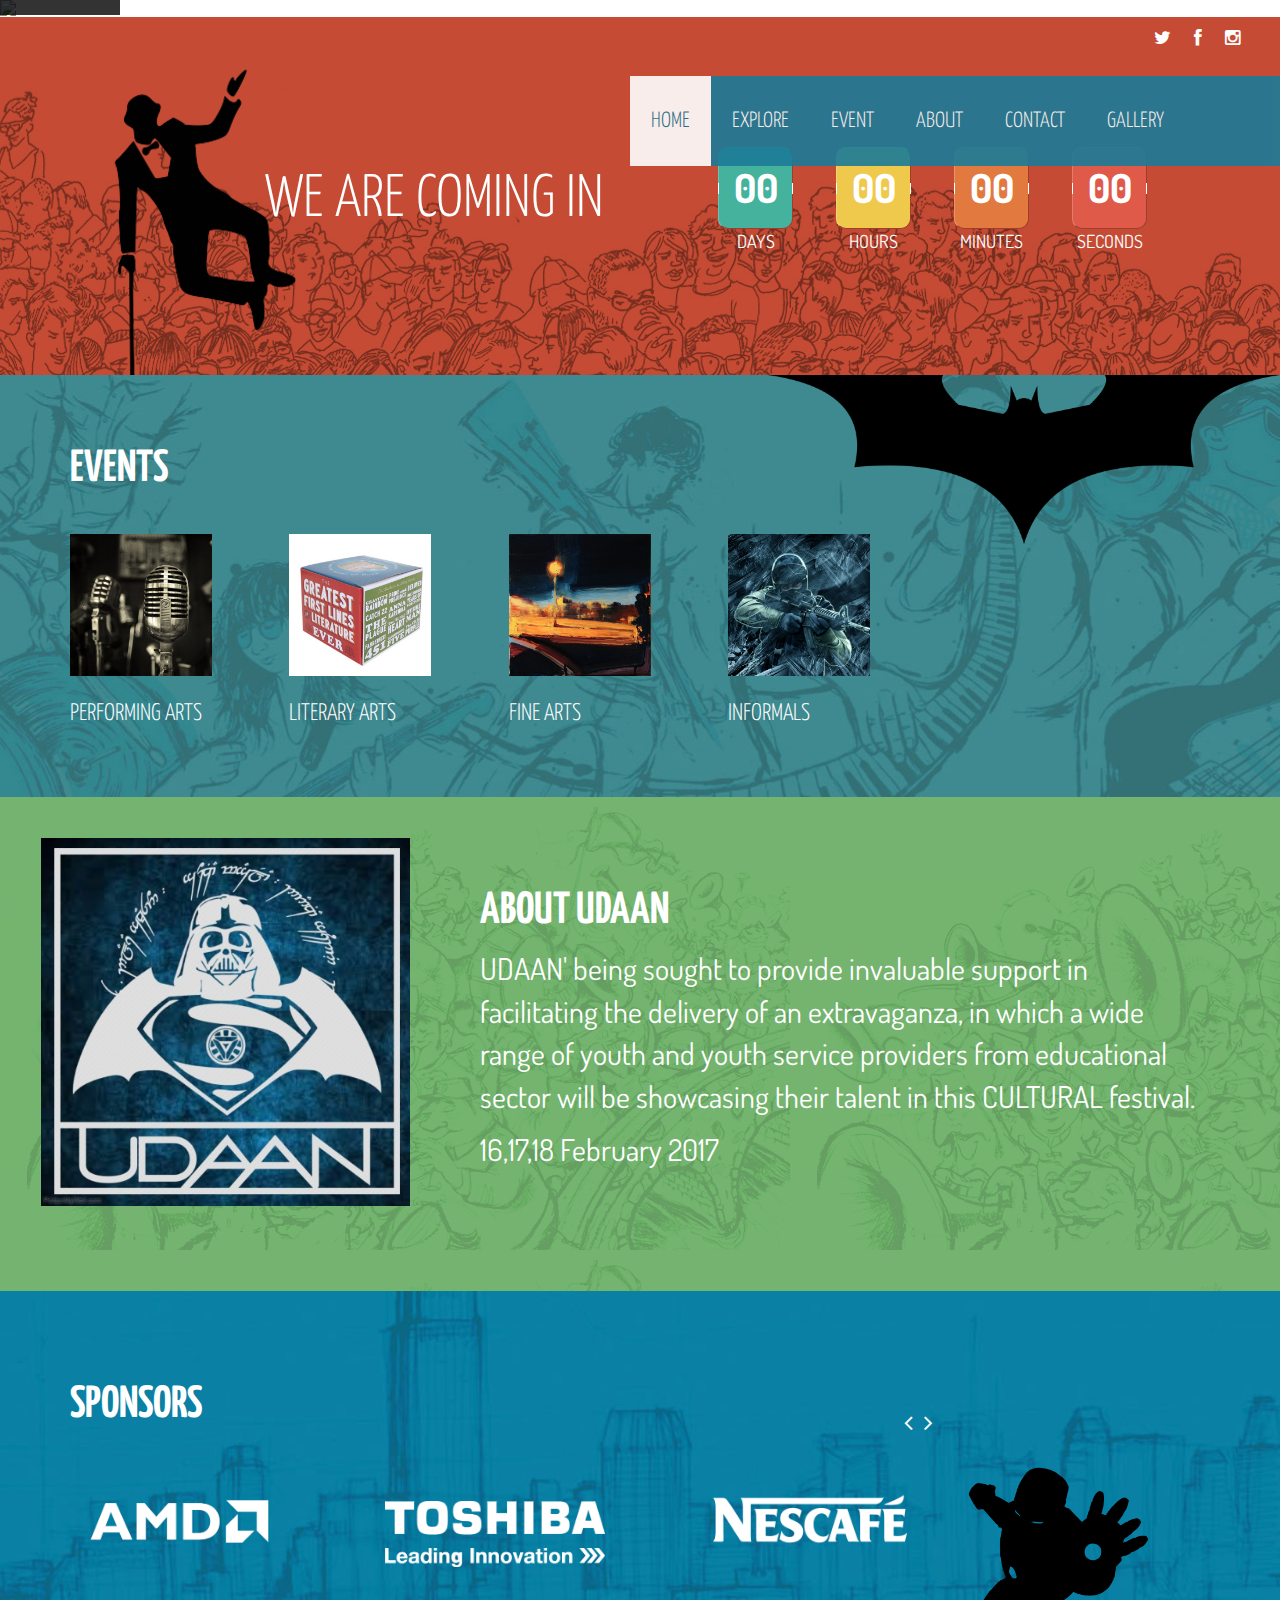
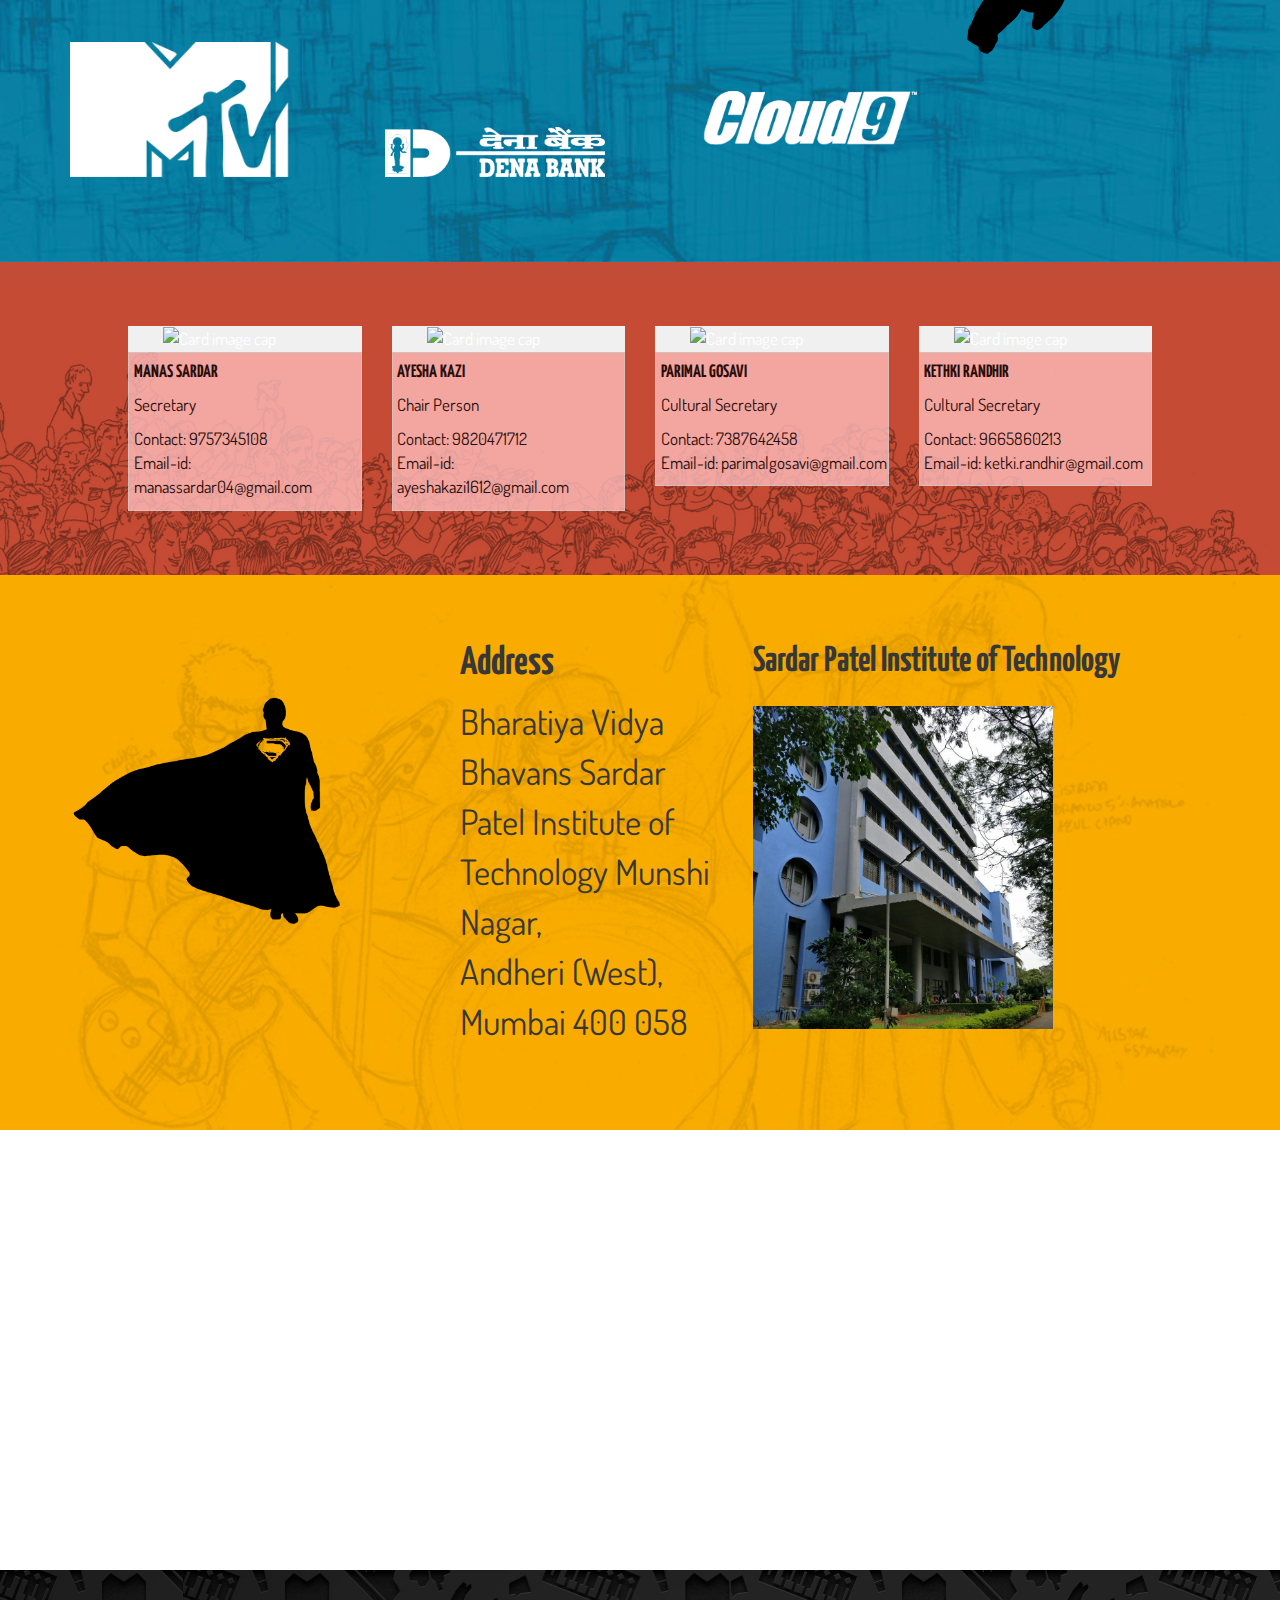
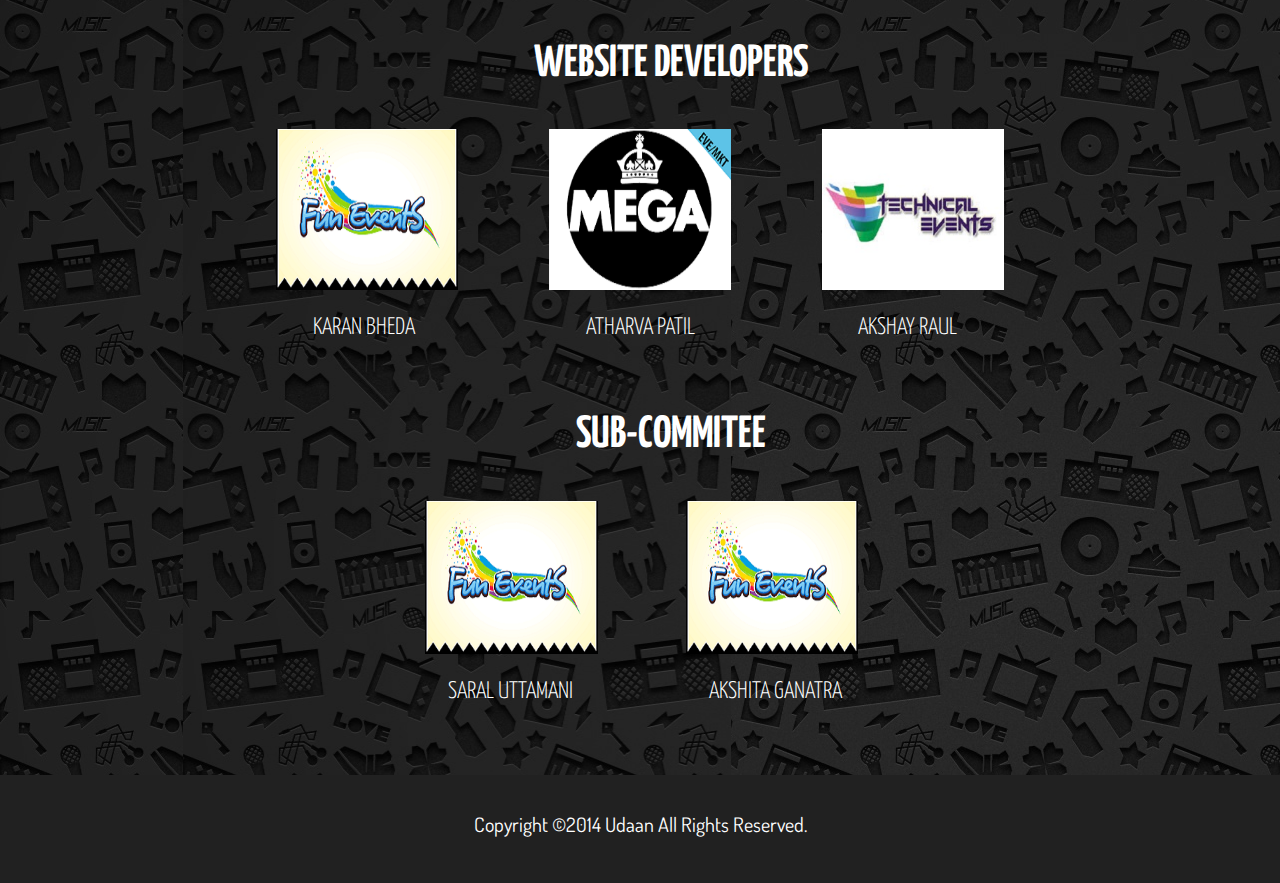
==== commit 9559d542: "Update" ====
--- a/index.html
+++ b/index.html
@@ -65,7 +65,7 @@
 			</ol>
 			<div class="carousel-inner">
 				<div class="item active">
-					<img class="img-responsive" src="images/slider/slider1.jpg" alt="slider">						
+					<img class="img-responsive" src="http://placehold.it/1600x800" alt="slider">						
 					<div class="carousel-caption">
 						<h2></h2>
 						<h4></h4>
@@ -100,7 +100,7 @@
 					<img class="img-responsive" src="images/charlie.png" alt="">
 				</div>				
 				<div class="col-md-4 col-md-offset-2 col-sm-5">
-					<h1 id = "red">We are coming in </h1>
+					<h1 id = "red" style="font-size: 60px;">We are coming in </h1>
 				</div>				
 				<div class="col-sm-7 col-md-6">					
 					<ul id="countdown">
@@ -134,7 +134,7 @@
 
 				<div class="col-sm-12 col-md-9">
 					<div id="event-carousel" class="carousel slide" data-interval="false">
-						<h2 class="heading">Events</h2>
+						<h2 class="heading" style="font-size: 45px; font-weight: bold;">Events</h2>
 						
 						<div class="carousel-inner">
 							<div class="item active">
@@ -188,10 +188,9 @@
 			<img class="img-responsive" src="images/logomain.jpg" alt="guitar">
 		</div>
 		<div class="about-content">					
-					<h1>About Udaan</h2>
+					<h1 style="font-size: 45px; font-weight: bold;">About Udaan</h2>
 					<p id="size">UDAAN' being sought to provide invaluable support in facilitating the delivery of an extravaganza, in which a wide range of youth and youth service providers from educational sector will be showcasing their talent in this CULTURAL festival.</p>
-					<a href="#contact" class="btn btn-primary">View Date & Place <i class="fa fa-angle-right"></i></a>
-				
+					<p id="size">16,17,18 February 2017</p>				
 		</div>
 	</section><!--/#about-->
 	
@@ -202,7 +201,7 @@
 			<div class="container">
 				<div class="row">
 					<div class="col-sm-10">
-						<h2>Sponsors</h2	>			
+						<h2 style="font-size: 45px; font-weight: bold;">Sponsors</h2>			
 						<a class="sponsor-control-left" href="#sponsor-carousel" data-slide="prev"><i class="fa fa-angle-left"></i></a>
 						<a class="sponsor-control-right" href="#sponsor-carousel" data-slide="next"><i class="fa fa-angle-right"></i></a>
 						<div class="carousel-inner">
@@ -292,8 +291,8 @@
 				<div class="row">
 					<div class="col-sm-3 col-sm-offset-4">
 						<div class="contact-text">
-							<h1>Address</h1>
-							<address>
+							<h1 style="font-size: 40px; font-weight: bold;">Address</h1>
+							<address style="font-size: 35px;">
 								Bharatiya Vidya Bhavans Sardar Patel Institute of Technology Munshi Nagar,<br> Andheri (West),<br> Mumbai 400 058<br>
 								
 							</address>						</div>
@@ -304,7 +303,7 @@
 					</div>
 					<div class="col-sm-5">
 						<div id="contact-section" class="hovering">
-							<h1>Sardar Patel Institute of Technology</h1>
+							<h1 style="font-weight: bold;">Sardar Patel Institute of Technology</h1>
 					    	<img class="img-responsive college" src="images/college.jpg" alt=""><br>
 
 					    </div>
@@ -324,7 +323,7 @@
     <!--/#contact-->
 
     <section id="team" style="padding-right:0; background-image: url(images/developers-bg.jpg); width: 100%">
-    <div class="container" style="padding-left:25%">
+    <div class="container" style="padding-left: 10%;">
       <div class="row" style="width:75%">
         <div class="col-sm-12 col-md-9 ">
 
@@ -332,44 +331,44 @@
     <div class="container" style="padding-left:17%">
       <div class="row" >
         <div class="col-sm-12 col-md-9">
-            <h2 class="heading" style="text-align:center">Website Developers</h2>
+            <h2 class="heading" style="text-align: center; font-size: 45px; font-weight: bold;">Website Developers</h2>
                 <div class="row">
                   <div class="col-sm-4">
                     <div class="single-event">
                       <img class="img-responsive" src="images/funevent.png" alt="event-image">
-                      <h4>Karan Bheda</h4>
+                      <h4 style="padding-left: 15%;">Karan Bheda</h4>
                 
                     </div>
                   </div>
                   <div class="col-sm-4">
                     <div class="single-event">
                       <img class="img-responsive" src="images/megaevent.png" alt="event-image">
-                      <h4>Atharva Patil</h4>
+                      <h4 style="padding-left: 15%;">Atharva Patil</h4>
                       
                     </div>
                   </div>
                   <div class="col-sm-4">
                     <div class="single-event">
                       <img class="img-responsive" src="images/techevent.jpg" alt="event-image">
-                      <h4>Akshay Raul</h4>
+                      <h4 style="padding-left: 15%;">Akshay Raul</h4>
                       
                     </div>
                   </div>
                   
-               </div>
-               <h2 class="heading" style="text-align:center;margin-top:0px">Sub-Commitee</h2>
-               <div class="row" style="margin-left:17%;margin-right:17%">
+               </div> 
+               <h2 class="heading" style="text-align:center;margin-top:0px; font-size:45px; font-weight: bold;">Sub-Commitee</h2>
+               <div class="row" style="margin-left:17%;margin-right:17%; ">
                 <div class="col-sm-6">
                   <div class="single-event">
                       <img class="img-responsive" src="images/funevent.png" alt="event-image">
-                      <h4>Saral</h4>
+                      <h4 style="padding-left: 10%;">Saral Uttamani</h4>
                 
                     </div>
                 </div>
                 <div class="col-sm-6">
                   <div class="single-event">
                       <img class="img-responsive" src="images/funevent.png" alt="event-image">
-                      <h4>Akshita</h4>
+                      <h4 style="padding-left: 10%;">Akshita Ganatra</h4>
                 
                     </div>
                 </div>
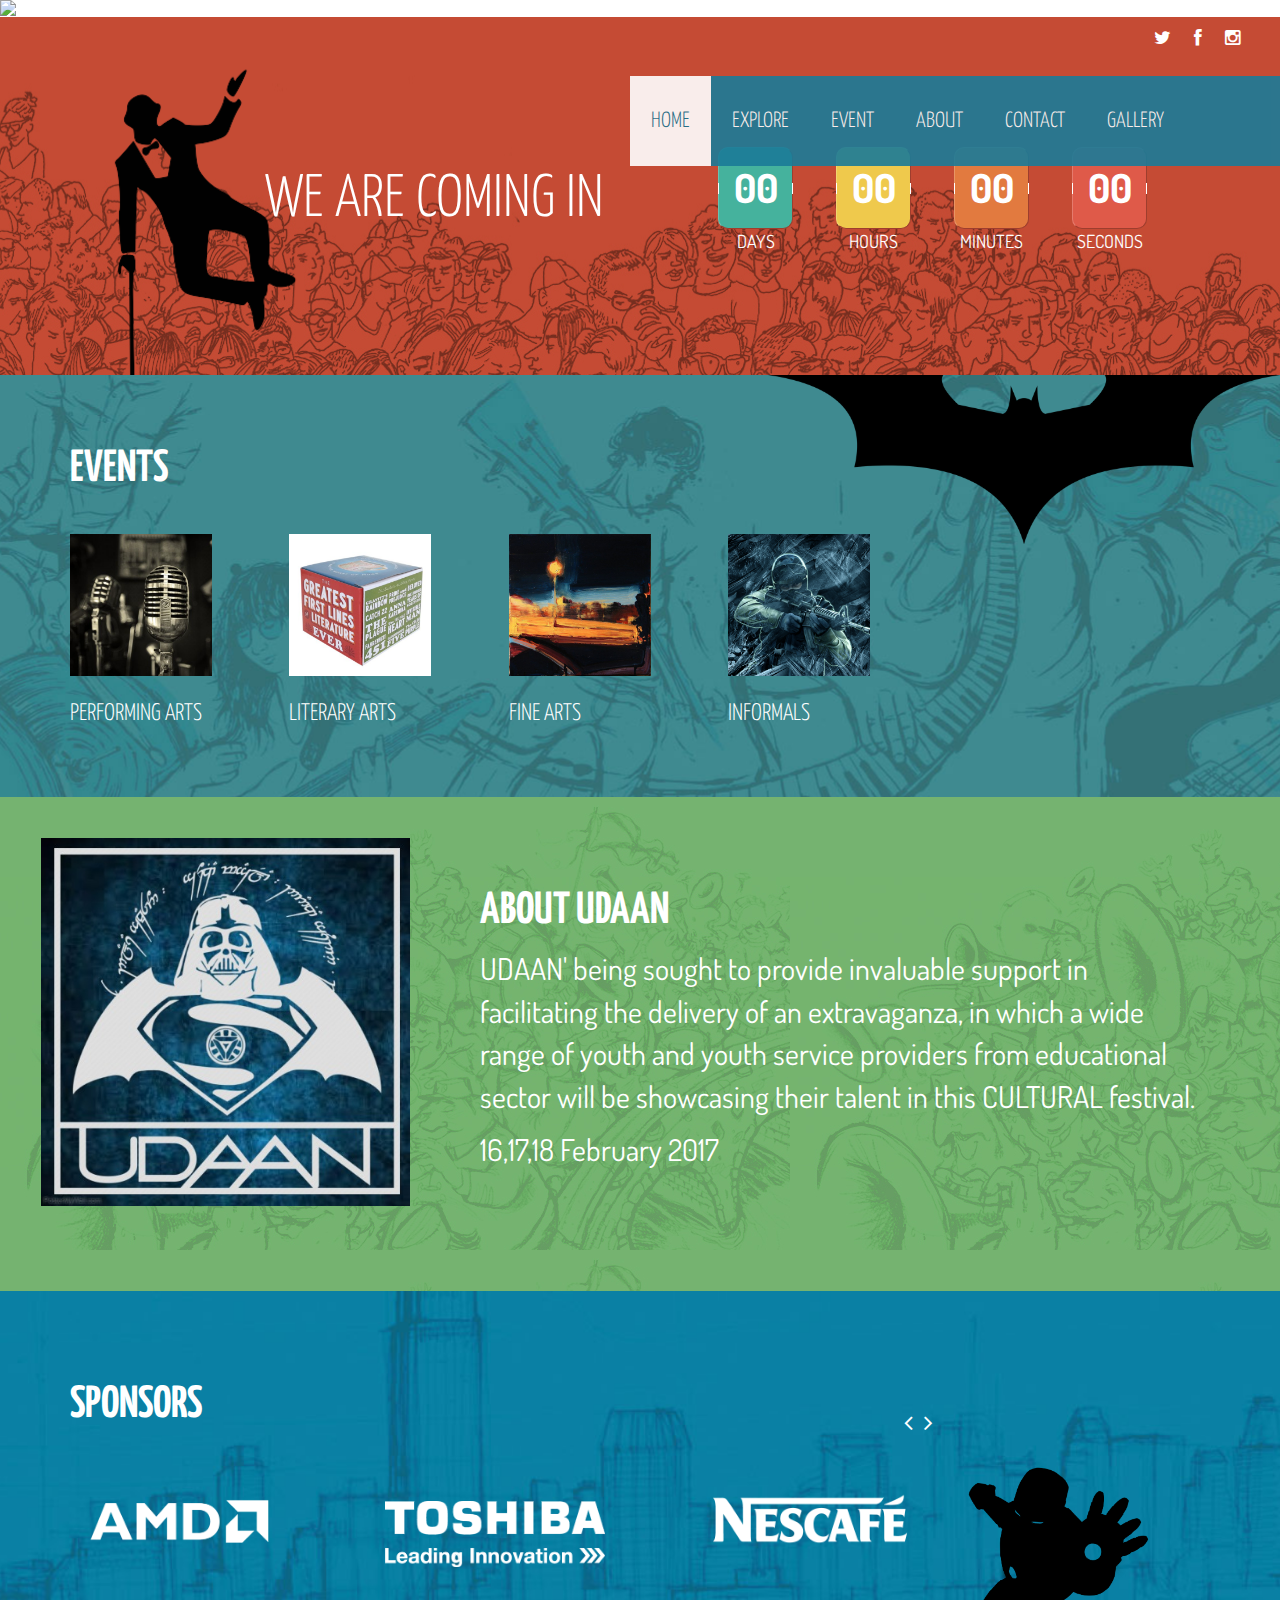
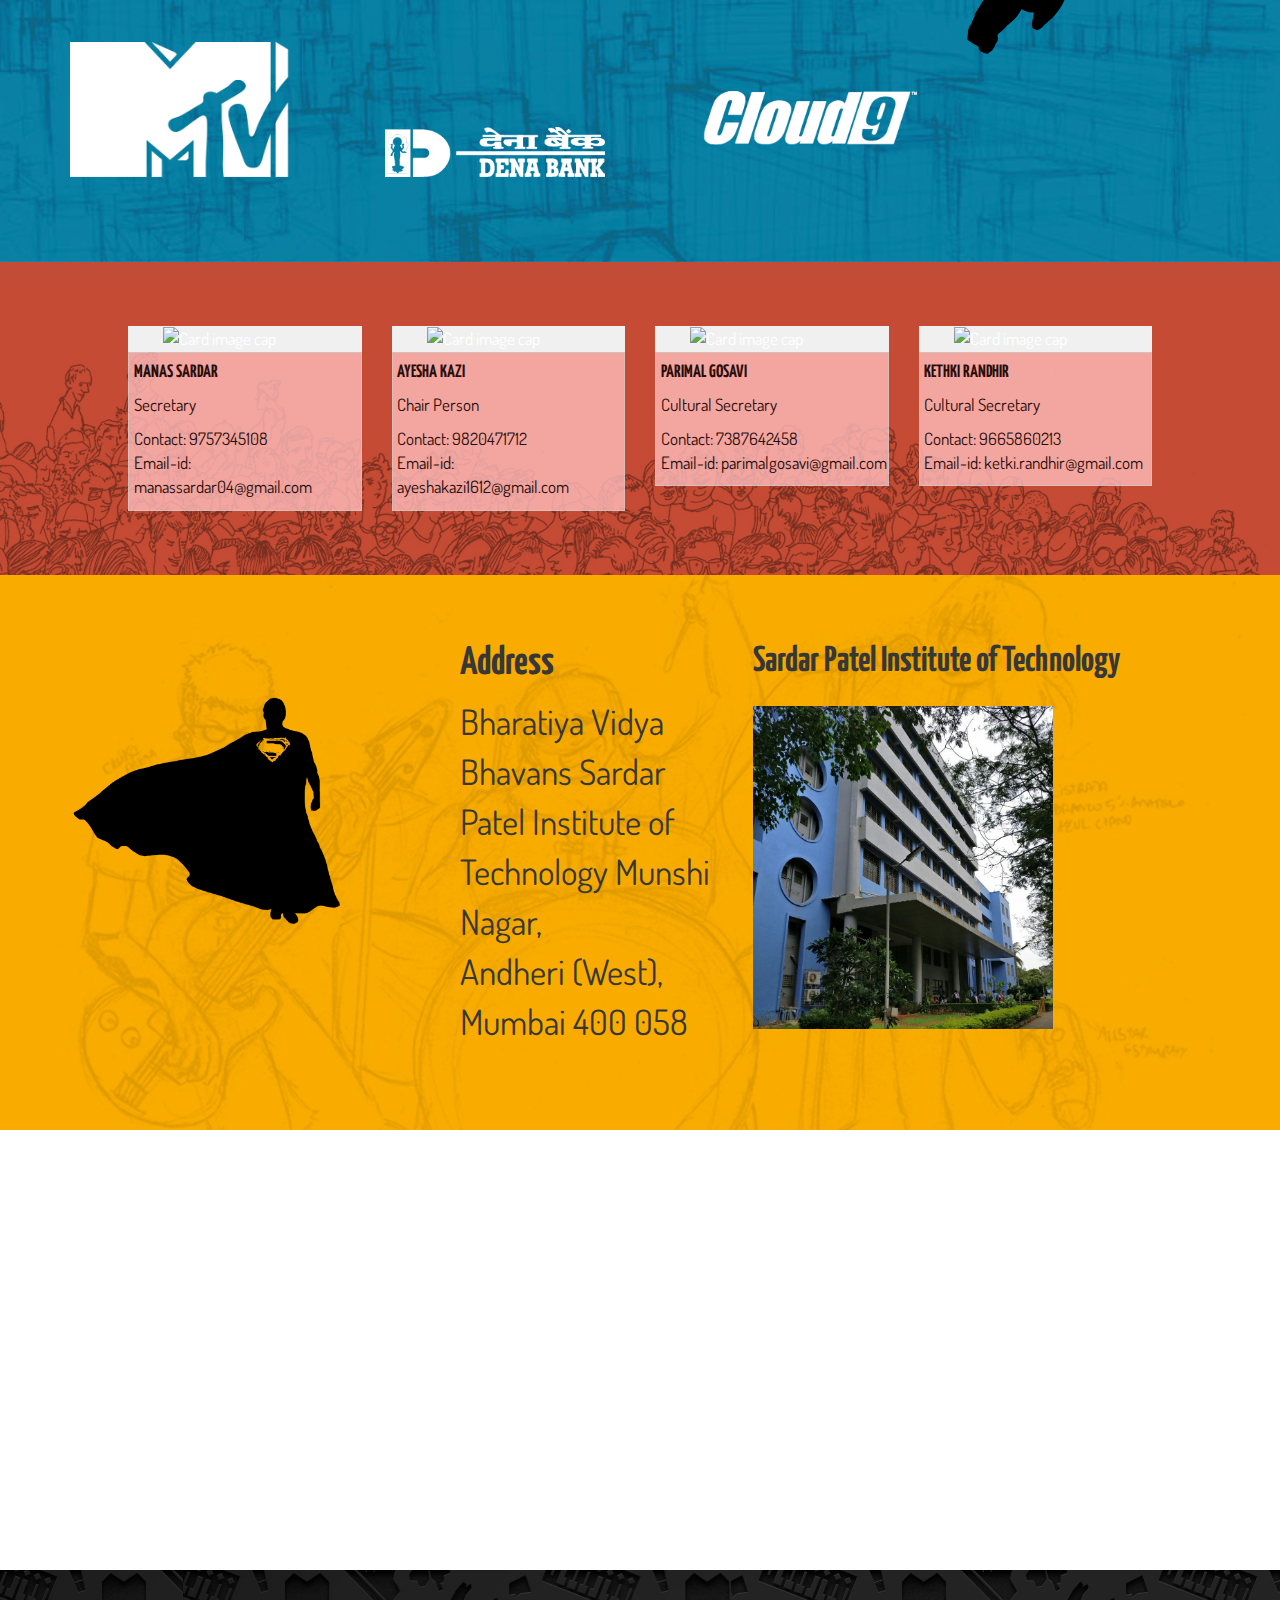
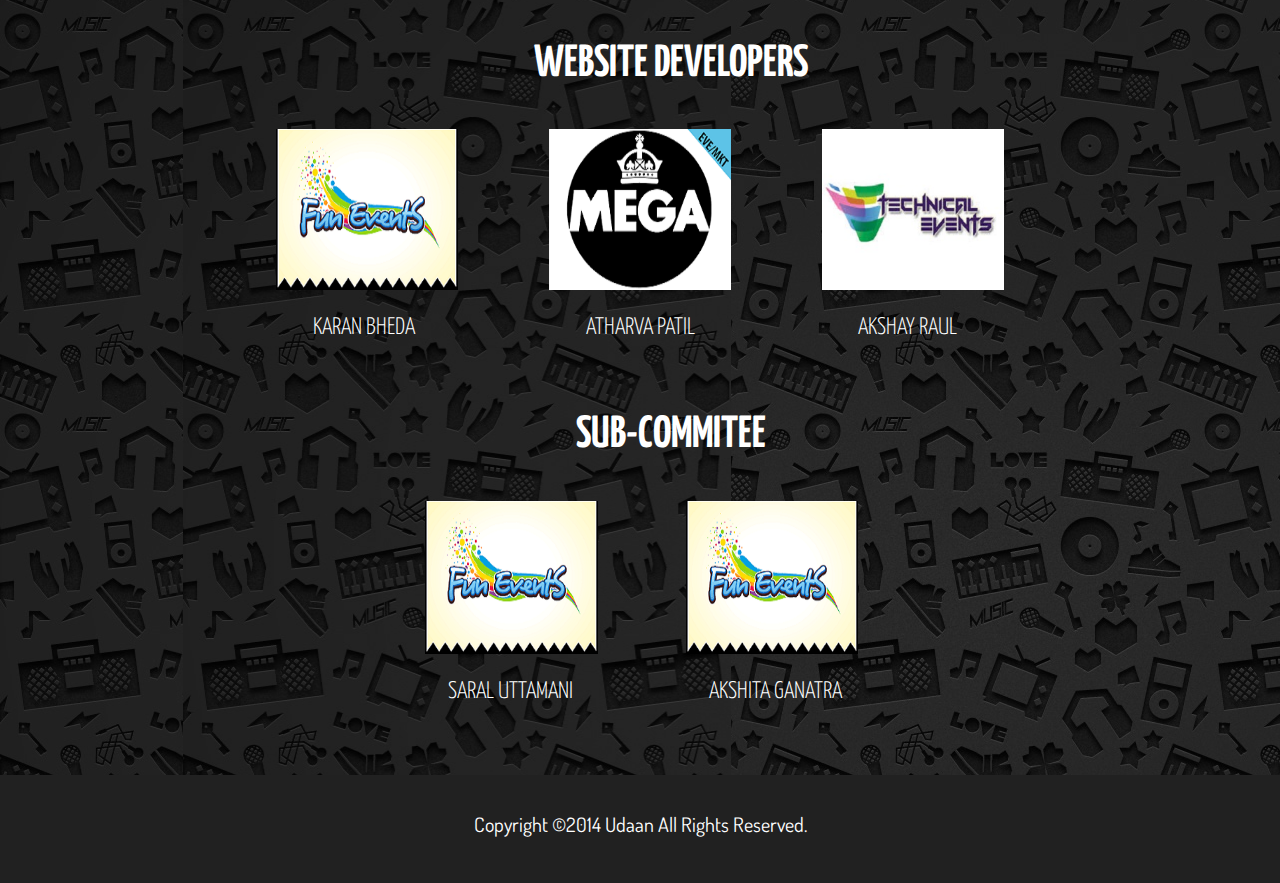
==== commit e04fa9ca: "Update" ====
--- a/index.html
+++ b/index.html
@@ -66,27 +66,15 @@
 			<div class="carousel-inner">
 				<div class="item active">
 					<img class="img-responsive" src="http://placehold.it/1600x800" alt="slider">						
-					<div class="carousel-caption">
-						<h2></h2>
-						<h4></h4>
-						
-					</div>
+					
 				</div>
 				<div class="item">
 					<img class="img-responsive" src="http://placehold.it/1600x800" alt="slider">	
-					<div class="carousel-caption">
-						<h2> </h2>
-						<h4></h4>
-						
-					</div>
+					
 				</div>
 				<div class="item">
 					<img class="img-responsive" src="http://placehold.it/1600x800" alt="slider">	
-					<div class="carousel-caption">
-						<h2> </h2>
-						<h4></h4>
-						<a href="#contact" ><i class="fa fa-angle-right"></i></a>
-					</div>
+					
 				</div>				
 			</div>
 		</div>    	
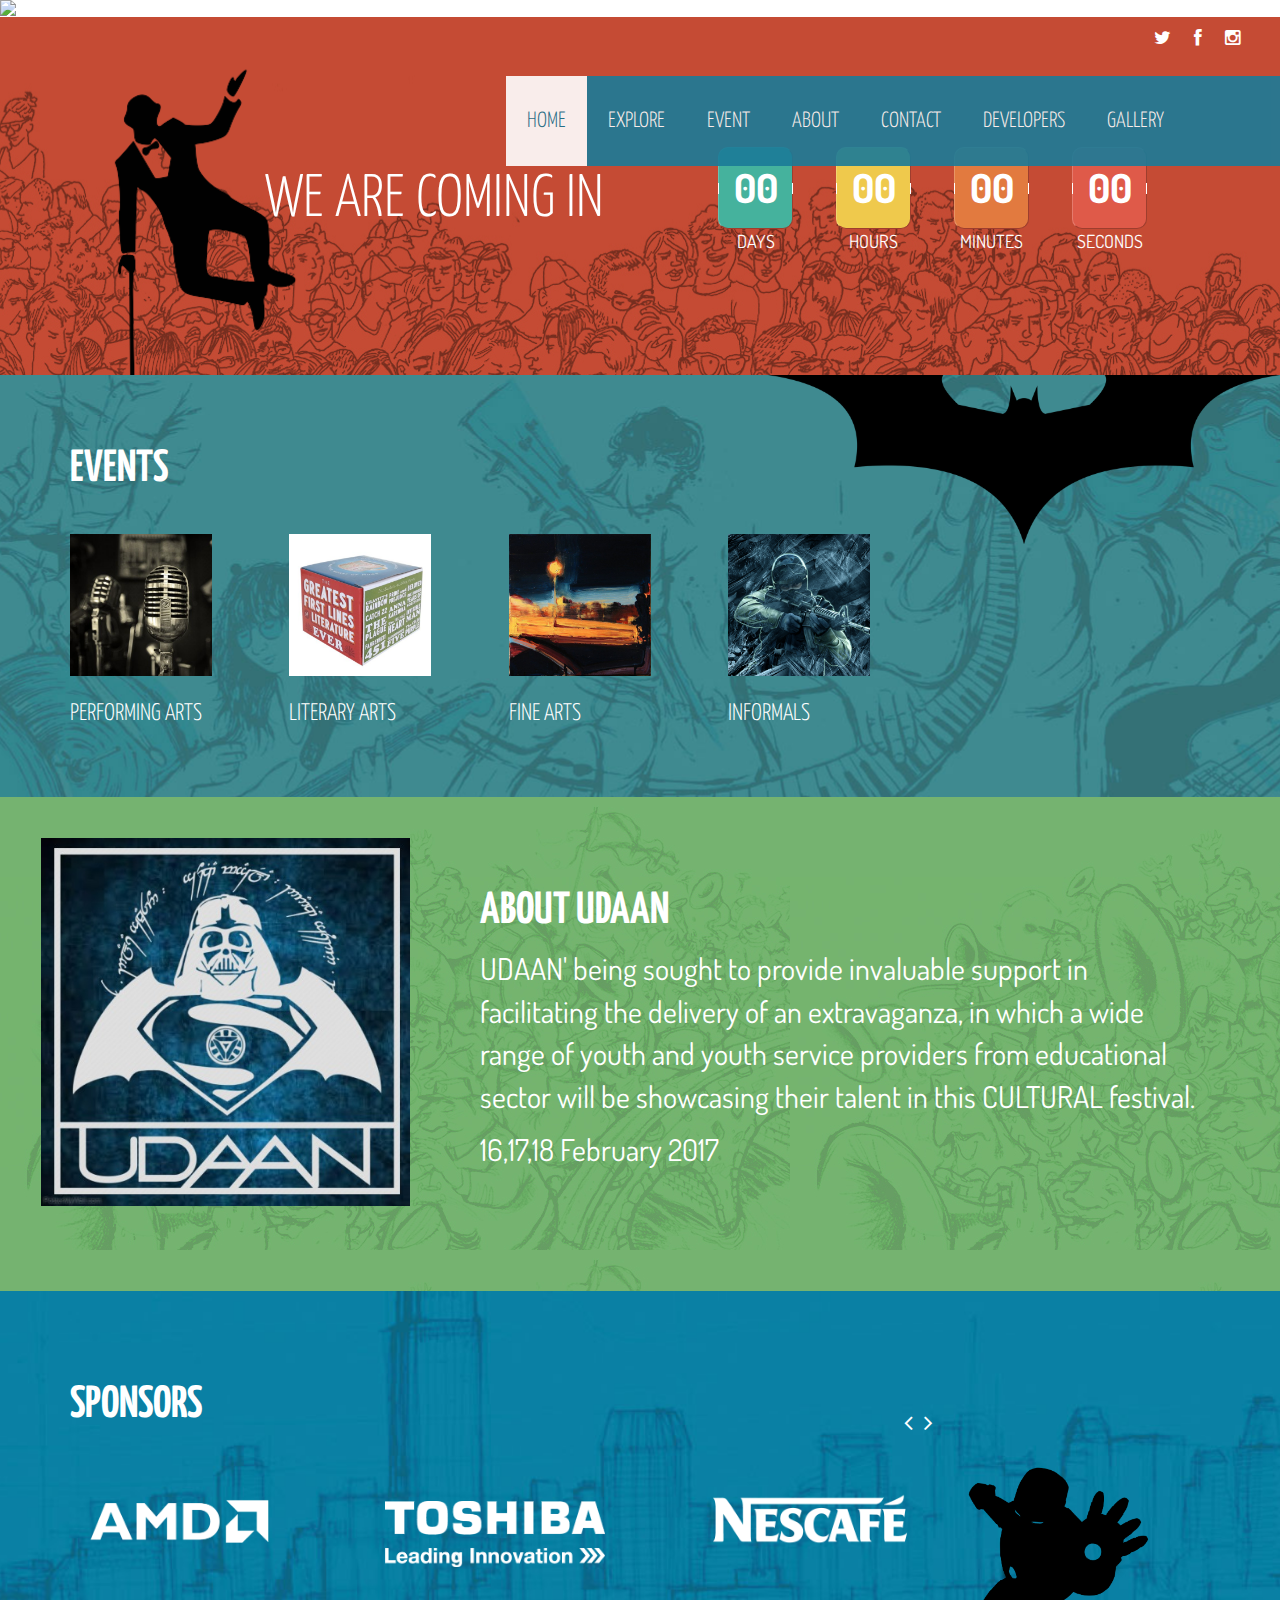
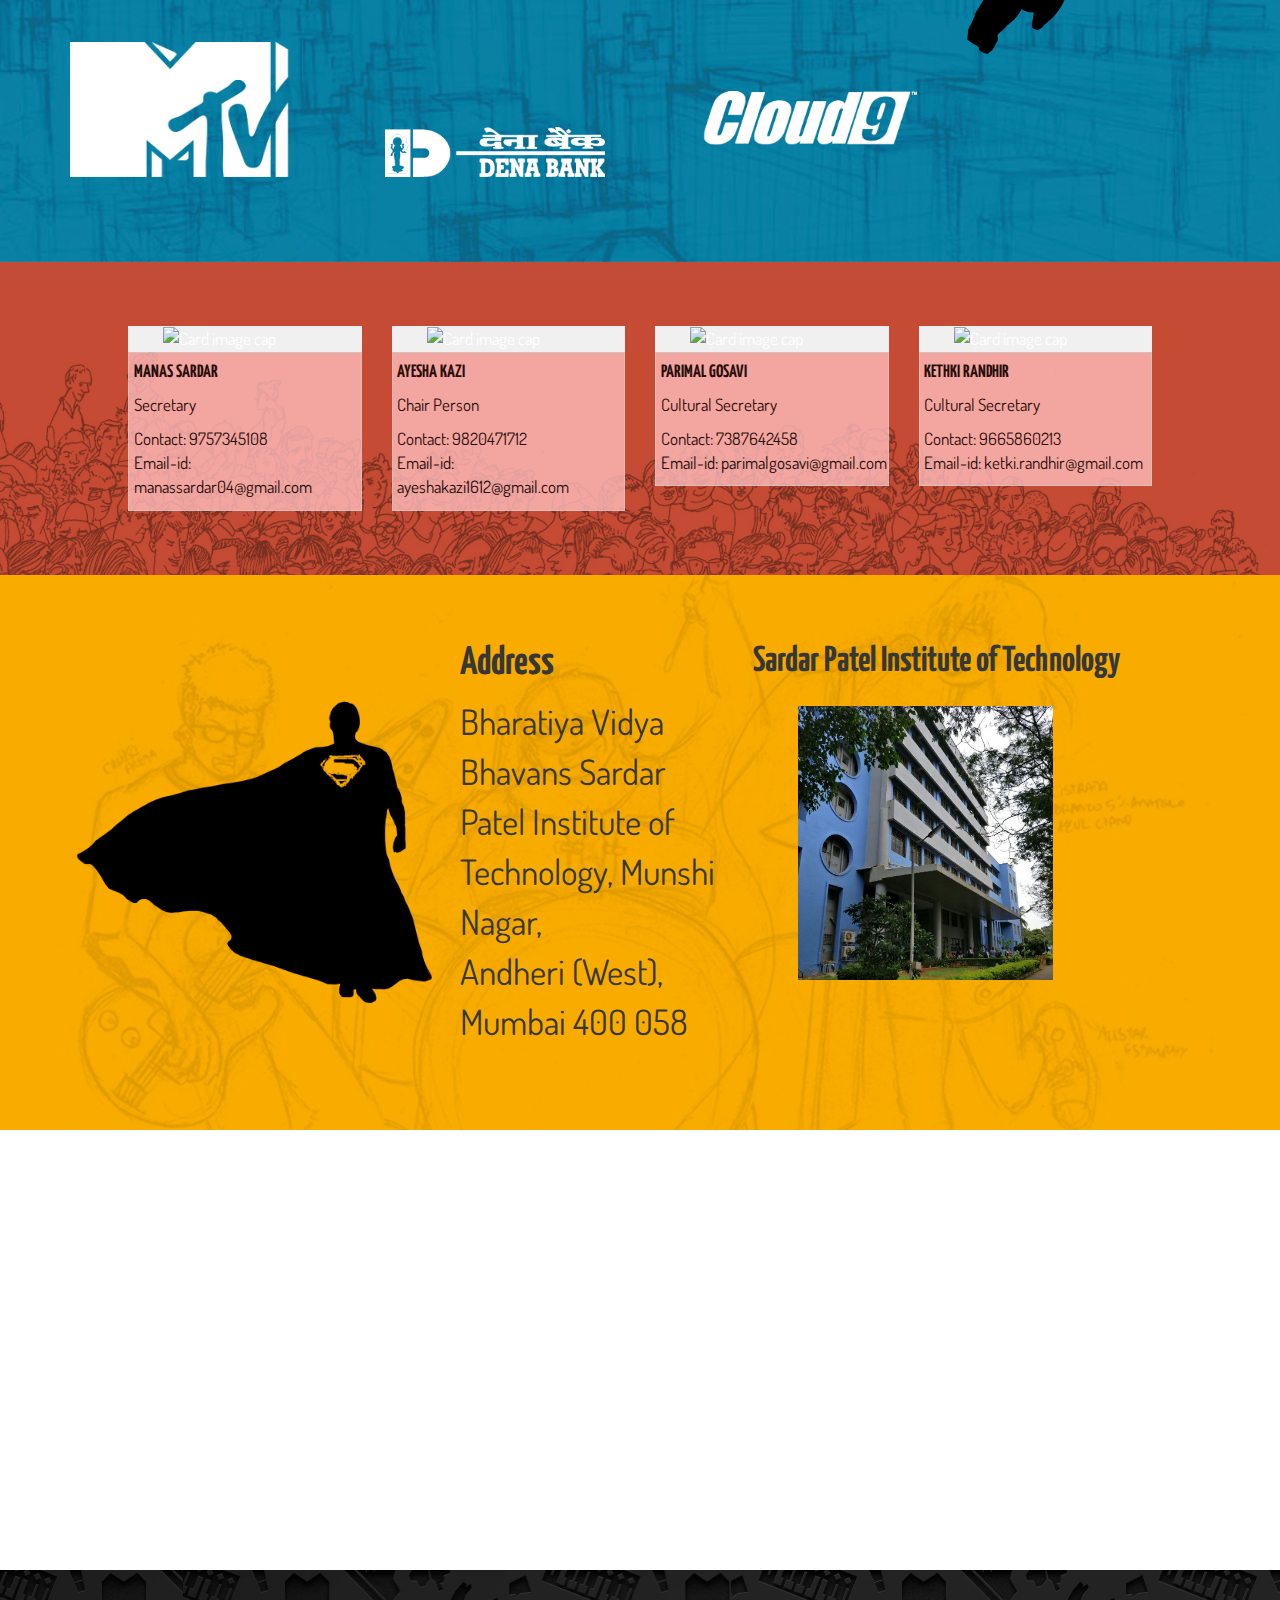
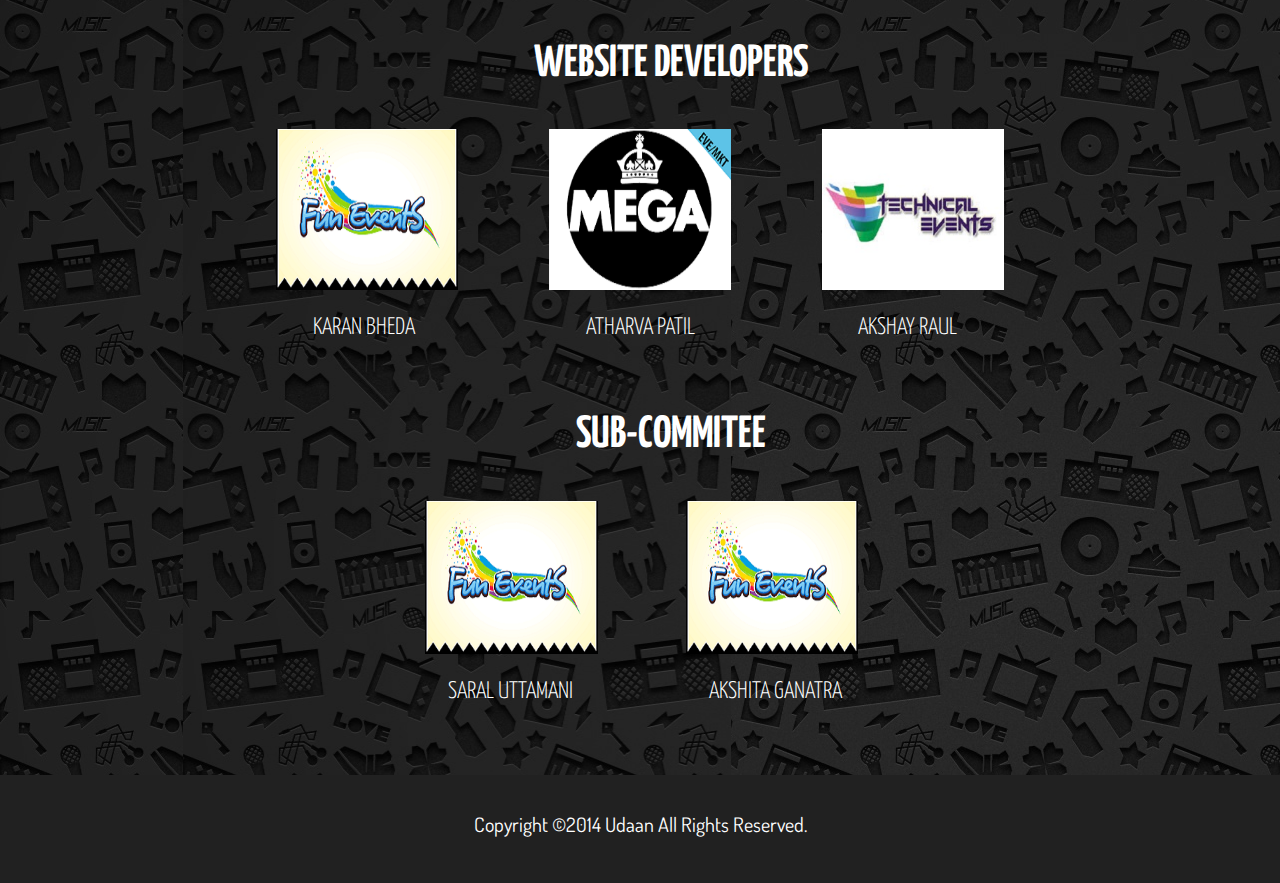
==== commit 4b5d0139: "Atharva Update" ====
--- a/index.html
+++ b/index.html
@@ -45,6 +45,7 @@
 		                    <li class="scroll"><a href="../index.html#event">Event</a></li>
 		                    <li class="scroll"><a href="../index.html#about">About</a></li>                     
 		                    <li class="scroll"><a href="../index.html#contact">Contact</a></li> 
+		                    <li class="scroll"><a href="../index.html#team">Developers</a></li> 
 		                    <li id="gallery"><a href="../gallery/gallery.html">Gallery</a></li>
 
       
@@ -272,7 +273,7 @@
 		<div class="contact-section" style="padding-bottom:5%; background-image: url(images/contact-bg.jpg);">
 
 			<div class="ear-piece">
-				<img height="30%" width="30%" class="img-responsive" src="images/superman.png" alt=""> 
+				<img height="40%" width="40%" class="img-responsive" src="images/superman.png" alt=""> 
 			</div>
 			<div class="container">
 
@@ -281,7 +282,7 @@
 						<div class="contact-text">
 							<h1 style="font-size: 40px; font-weight: bold;">Address</h1>
 							<address style="font-size: 35px;">
-								Bharatiya Vidya Bhavans Sardar Patel Institute of Technology Munshi Nagar,<br> Andheri (West),<br> Mumbai 400 058<br>
+								Bharatiya Vidya Bhavans Sardar Patel Institute of Technology, Munshi Nagar,<br> Andheri (West),<br> Mumbai 400 058<br>
 								
 							</address>						</div>
 						<div class="contact-address">
@@ -291,8 +292,8 @@
 					</div>
 					<div class="col-sm-5">
 						<div id="contact-section" class="hovering">
-							<h1 style="font-weight: bold;">Sardar Patel Institute of Technology</h1>
-					    	<img class="img-responsive college" src="images/college.jpg" alt=""><br>
+							<h1 style="font-weight: bold; ">Sardar Patel Institute of Technology</h1>
+					    	<img class="img-responsive college" src="images/college.jpg" alt="College" style="padding-left: 10%;"><br>
 
 					    </div>
 					</div>
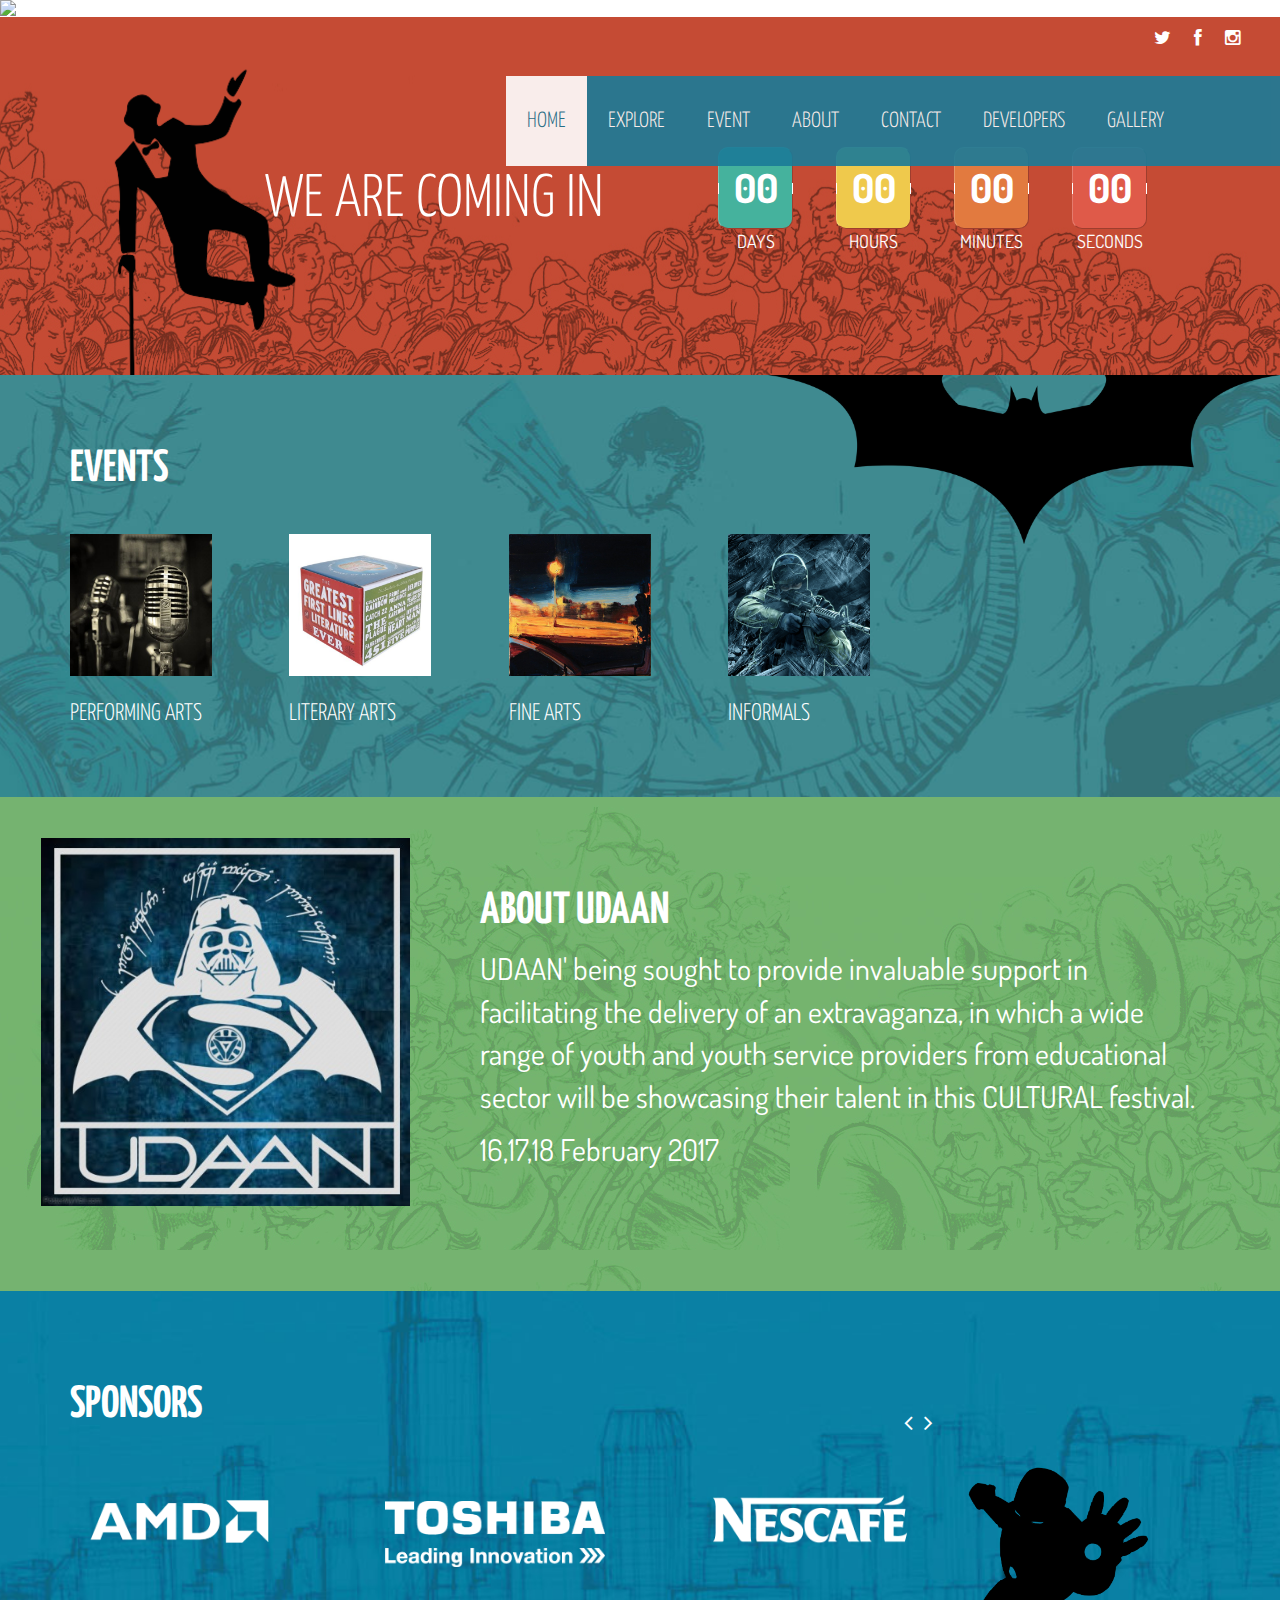
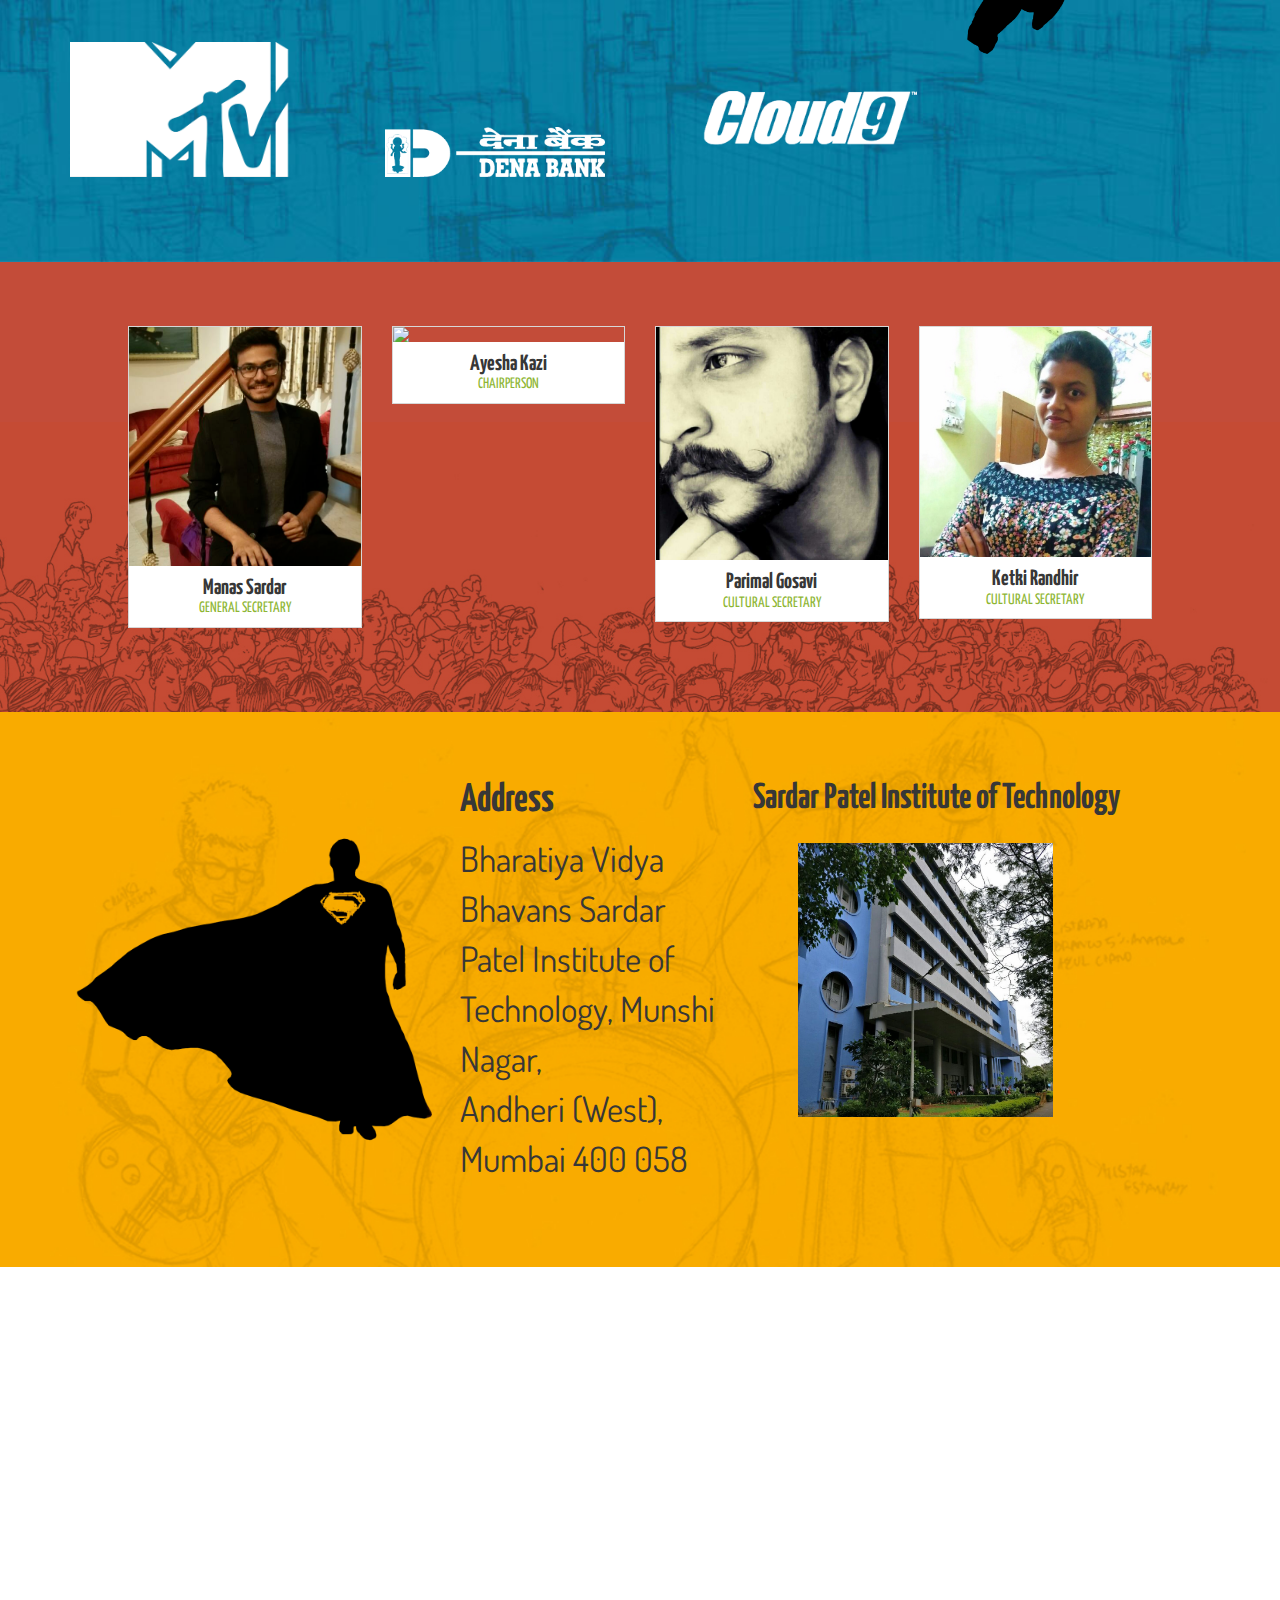
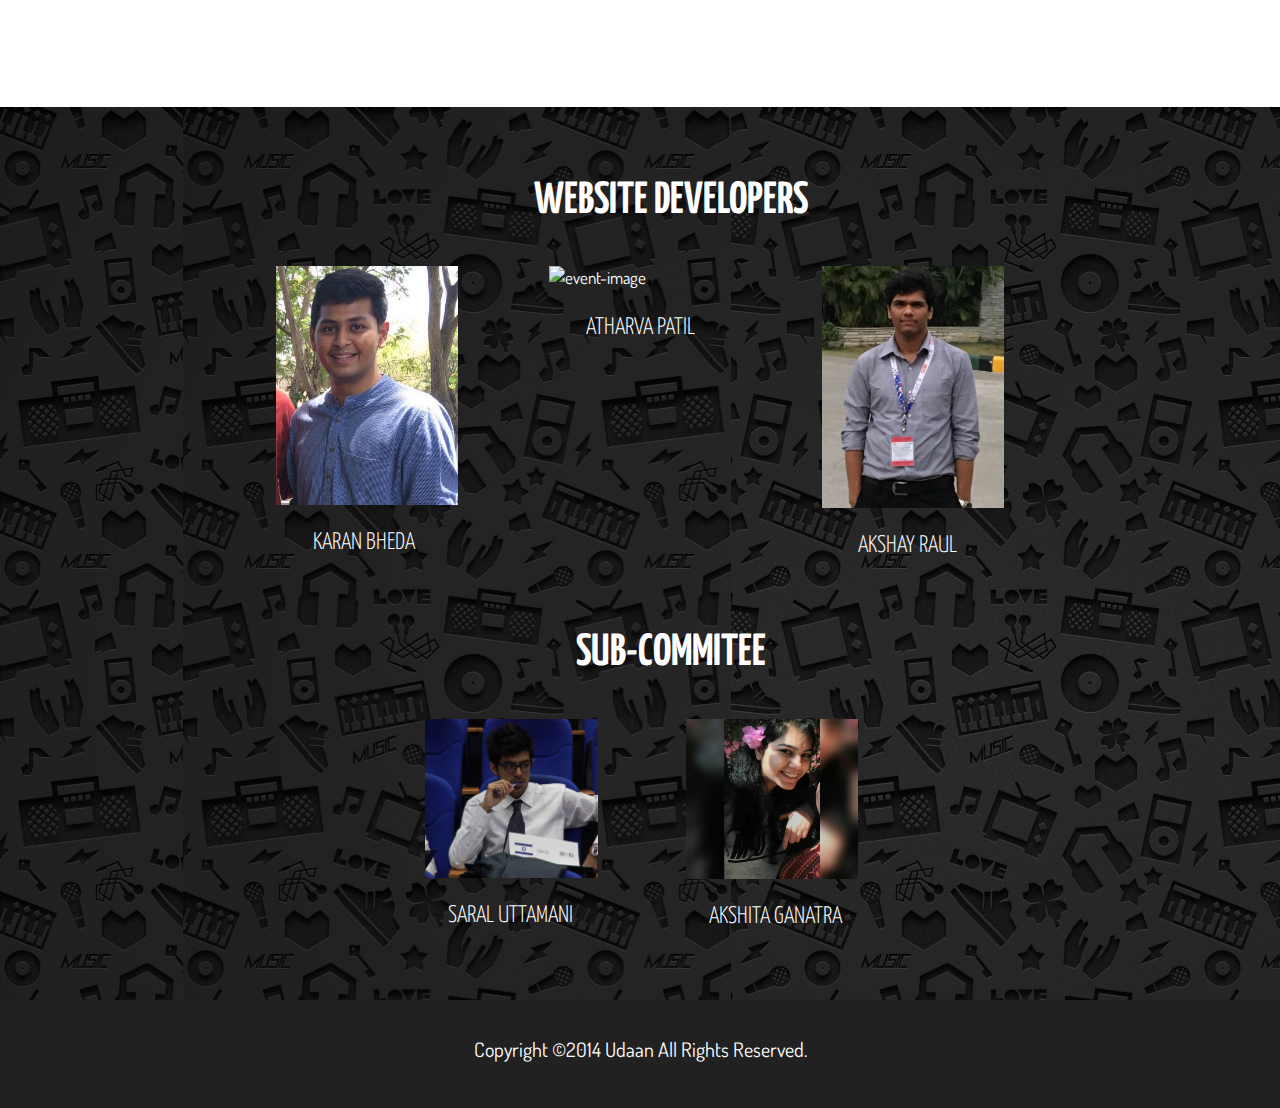
==== commit 0af6f16f: "Update" ====
--- a/index.html
+++ b/index.html
@@ -1,21 +1,154 @@
 <!DOCTYPE html>
 <html lang="en">
 <head>
-    
+    <link rel="icon" 
+      type="images/jpg" 
+      href="images/logomain.jpg" />
     <title>UDAAN 2K16-17</title>
     <link href="css/bootstrap.min.css" rel="stylesheet">
     <link href="css/font-awesome.min.css" rel="stylesheet">
 	<link href="css/main.css" rel="stylesheet">
 	<link href="css/animate.css" rel="stylesheet">	
 	<link href="css/responsive.css" rel="stylesheet">
-
-    <!--   
-    <link rel="shortcut icon" href="images/ico/favicon.ico">
-    <link rel="apple-touch-icon-precomposed" sizes="144x144" href="images/ico/apple-touch-icon-144-precomposed.png">
-    <link rel="apple-touch-icon-precomposed" sizes="114x114" href="images/ico/apple-touch-icon-114-precomposed.png">
-    <link rel="apple-touch-icon-precomposed" sizes="72x72" href="images/ico/apple-touch-icon-72-precomposed.png">
-    <link rel="apple-touch-icon-precomposed" href="images/ico/apple-touch-icon-57-precomposed.png"> -->
-</head><!--/head-->
+	<style type="text/css">
+	.animate {
+		-webkit-transition: all 0.3s ease-in-out;
+		-moz-transition: all 0.3s ease-in-out;
+		-o-transition: all 0.3s ease-in-out;
+		-ms-transition: all 0.3s ease-in-out;
+		transition: all 0.3s ease-in-out;
+	}
+	.info-card {
+		width: 100%;
+		border: 1px solid rgb(215, 215, 215);
+		position: relative;
+		font-family: 'Lato', sans-serif;
+		margin-bottom: 20px;
+		overflow: hidden;
+	}
+	.info-card > img {
+		width: 100px;
+		margin-bottom: 60px;
+	}
+	.info-card .info-card-details,
+	.info-card .info-card-details .info-card-header  {
+		width: 100%;
+		height: 100%;
+		position: absolute;
+		bottom: -100%;
+		left: 0;
+		padding: 0 15px;
+		background: rgb(255, 255, 255);
+		text-align: center;
+	}
+	.info-card .info-card-details::-webkit-scrollbar {
+		width: 8px;
+	}
+	.info-card .info-card-details::-webkit-scrollbar-button {
+		width: 8px;
+		height: 0px;
+	}
+	.info-card .info-card-details::-webkit-scrollbar-track {
+		background: transparent;
+	}
+	.info-card .info-card-details::-webkit-scrollbar-thumb {
+		background: rgb(160, 160, 160);
+	}
+	.info-card .info-card-details::-webkit-scrollbar-thumb:hover {
+		background: rgb(130, 130, 130);
+	}           
+
+	.info-card .info-card-details .info-card-header {
+		height: auto;		
+		bottom: 100%;
+		padding: 10px 5px;
+	}
+	.info-card:hover .info-card-details {
+		bottom: 0px;
+		overflow: auto;
+		padding-bottom: 25px;
+	}
+	.info-card:hover .info-card-details .info-card-header {
+		position: relative;
+		bottom: 0px;
+		padding-top: 45px;
+		padding-bottom: 25px;
+	}
+	.info-card .info-card-details .info-card-header h1,	
+	.info-card .info-card-details .info-card-header h3 {
+		color: rgb(62, 62, 62);
+		font-size: 22px;
+		font-weight: 900;
+		text-transform: uppercase;
+		margin: 0 !important;
+		padding: 0 !important;
+	}
+	.info-card .info-card-details .info-card-header h3 {
+		color: rgb(142, 182, 52);
+		font-size: 15px;
+		font-weight: 400;
+		margin-top: 5px;
+	}
+	.info-card .info-card-details .info-card-detail .social {
+		list-style: none;
+		padding: 0px;
+		margin-top: 25px;
+		text-align: center;
+	}
+	.info-card .info-card-details .info-card-detail .social a {
+		position: relative;
+		display: inline-block;
+		min-width: 40px;
+		padding: 10px 0px;
+		margin: 0px 5px;
+		overflow: hidden;
+		text-align: center;
+		background-color: rgb(215, 215, 215);
+		border-radius: 40px;
+	}
+
+	a.social-icon {
+		text-decoration: none !important;
+		box-shadow: 0px 0px 1px rgb(51, 51, 51);
+		box-shadow: 0px 0px 1px rgba(51, 51, 51, 0.7);
+	}
+	a.social-icon:hover {
+		color: rgb(255, 255, 255) !important;
+	}
+	a.facebook {
+		color: rgb(59, 90, 154) !important;
+	}
+	a.facebook:hover {		
+		background-color: rgb(59, 90, 154) !important;
+	}
+	a.twitter {
+		color: rgb(45, 168, 225) !important;
+	}
+	a.twitter:hover {
+		background-color: rgb(45, 168, 225) !important;
+	}
+	a.github {
+		color: rgb(51, 51, 51) !important;
+	}
+	a.github:hover {
+		background-color: rgb(51, 51, 51) !important;
+	}
+	a.google-plus {
+		color: rgb(244, 94, 75) !important;
+	}
+	a.google-plus:hover {
+		background-color: rgb(244, 94, 75) !important;
+	}
+	a.linkedin {
+		color: rgb(1, 116, 179) !important;
+	}
+	a.linkedin:hover {
+		background-color: rgb(1, 116, 179) !important;
+	}
+
+	</style>
+    
+</head>
 
 <body>
 	<header id="header" role="banner">		
@@ -228,44 +361,78 @@
         <div class="col-sm-12 col-md-12">
             
                 <div class="row">
-                  <div class="col-sm-3">
-                    <div class="card" ><div style="background:#f0f0f0">
-  <img class="card-img-top" src="../images/vsm.jpg" alt="Card image cap" style="height:180px;margin-left:15%">
-  </div><div class="card-block" style="border:1px solid #DDDDDD;padding-left:2%;background:#FFBCBC; opacity:.8">
-    <h4 class="card-title" style="color:black;font-weight:bold">Manas Sardar</h4>
-    <p class="card-text" style="color:black">Secretary</p><p style="color:black;">Contact: 9757345108<br>Email-id: manassardar04@gmail.com</p>
-  </div>
-</div>
-                  </div>
-                  <div class="col-sm-3">
-                    <div class="card" ><div style="background:#f0f0f0">
-  <img class="card-img-top" src="../images/vsm.jpg" alt="Card image cap" style="height:180px;margin-left:15%">
-  </div><div class="card-block" style="border:1px solid #DDDDDD;padding-left:2%;background:#FFBCBC; opacity:.8 ">
-    <h4 class="card-title" style="color:black;font-weight:bold">Ayesha Kazi</h4>
-    <p class="card-text" style="color:black">Chair Person</p><p style="color:black;">Contact: 9820471712<br>Email-id: ayeshakazi1612@gmail.com</p>
-  </div>
-</div>
-                  </div>
-                  <div class="col-sm-3">
-                    <div class="card" ><div style="background:#f0f0f0">
-  <img class="card-img-top" src="../images/vsm.jpg" alt="Card image cap" style="height:180px;margin-left:15%">
-  </div><div class="card-block" style="border:1px solid #DDDDDD;padding-left:2%;background:#FFBCBC; opacity:.8">
-    <h4 class="card-title" style="color:black;font-weight:bold">Parimal Gosavi</h4>
-    <p class="card-text" style="color:black">Cultural Secretary</p><p style="color:black;">Contact: 7387642458<br>Email-id: parimalgosavi@gmail.com</p>
-  </div>
-</div>
-                  </div>
-                  <div class="col-sm-3">
-                    <div class="card" ><div style="background:#f0f0f0">
-  <img class="card-img-top" src="../images/vsm.jpg" alt="Card image cap" style="height:180px;margin-left:15%">
-  </div><div class="card-block" style="border:1px solid #DDDDDD;padding-left:2%;background:#FFBCBC; opacity:.8">
-    <h4 class="card-title" style="color:black;font-weight:bold">Kethki Randhir</h4>
-    <p class="card-text" style="color:black">Cultural Secretary</p><p style="color:black;">Contact: 9665860213<br>Email-id: ketki.randhir@gmail.com</p>
-  </div>
-</div>
-                  </div>
-                  
-               </div>
+                <div class="[ col-sm-3 col-md-3 ]">
+				<div class="[ info-card ]">
+					<img style="width: 100%" src="images/team/manas.png" />
+					<div class="[ info-card-details ] animate">
+						<div class="[ info-card-header ]">
+							<h1> Manas Sardar </h1>
+							<h3> General Secretary </h3>
+						</div>
+						<div class="[ info-card-detail ]">
+							
+							<p style="color: black;">Contact: 9757345108<br>Email-id: manassardar04@gmail.com</p>
+						
+						</div>
+					</div>
+				</div>
+			</div>
+    		<div class="[ col-sm-3 col-md-3 ]">
+				<div class="[ info-card ]">
+					<img style="width: 100%" src="images/team/ayesha.jpg" />
+					<div class="[ info-card-details ] animate">
+						<div class="[ info-card-header ]">
+							<h1> Ayesha Kazi </h1>
+							<h3> Chairperson </h3>
+						</div>
+						<div class="[ info-card-detail ]">
+							<!-- Description -->
+							<p style="color: black;">Contact: 9820471712<br>Email-id: ayeshakazi1612@gmail.com</p>
+						</div>
+					</div>
+				</div>
+			</div>
+		
+            
+          
+         <div class="[ col-sm-3 col-md-3 ]">
+				<div class="[ info-card ]">
+					<img style="width: 100%" src="images/team/parimal.jpg" />
+					<div class="[ info-card-details ] animate">
+						<div class="[ info-card-header ]">
+							<h1> Parimal Gosavi </h1>
+							<h3> Cultural Secretary </h3>
+						</div>
+						<div class="[ info-card-detail ]">
+							<!-- Description -->
+							<p style="color: black;">Contact: 7387642458<br>Email-id: parimalgosavi@gmail.com</p>
+						</div>
+					</div>
+				</div>
+			</div>
+    		<div class="[ col-sm-3 col-md-3 ]">
+				<div class="[ info-card ]">
+					<img style="width: 100%" src="images/team/ketki.jpg" />
+					<div class="[ info-card-details ] animate">
+						<div class="[ info-card-header ]">
+							<h1> Ketki Randhir </h1>
+							<h3> Cultural Secretary </h3>
+						</div>
+						<div class="[ info-card-detail ]">
+							<!-- Description -->
+							<p style="color: black;">Contact: 9665860213<br>Email-id: ketki.randhir@gmail.com</p>
+						</div>
+					</div>
+				</div>
+			</div>
+		</div>
+            
+          </div>
+			</div>
+
+
+			</div>
+		</div>
             
           </div>
 		</div>	
@@ -324,21 +491,21 @@
                 <div class="row">
                   <div class="col-sm-4">
                     <div class="single-event">
-                      <img class="img-responsive" src="images/funevent.png" alt="event-image">
+                      <img class="img-responsive" src="images/team/karan.jpg" alt="event-image">
                       <h4 style="padding-left: 15%;">Karan Bheda</h4>
                 
                     </div>
                   </div>
                   <div class="col-sm-4">
                     <div class="single-event">
-                      <img class="img-responsive" src="images/megaevent.png" alt="event-image">
+                      <img class="img-responsive" src="images/team/atharva.jpg" alt="event-image">
                       <h4 style="padding-left: 15%;">Atharva Patil</h4>
                       
                     </div>
                   </div>
                   <div class="col-sm-4">
                     <div class="single-event">
-                      <img class="img-responsive" src="images/techevent.jpg" alt="event-image">
+                      <img class="img-responsive" src="images/team/akshay.jpeg" alt="event-image">
                       <h4 style="padding-left: 15%;">Akshay Raul</h4>
                       
                     </div>
@@ -349,14 +516,14 @@
                <div class="row" style="margin-left:17%;margin-right:17%; ">
                 <div class="col-sm-6">
                   <div class="single-event">
-                      <img class="img-responsive" src="images/funevent.png" alt="event-image">
+                      <img class="img-responsive" src="images/team/saral.jpg" alt="event-image">
                       <h4 style="padding-left: 10%;">Saral Uttamani</h4>
                 
                     </div>
                 </div>
                 <div class="col-sm-6">
                   <div class="single-event">
-                      <img class="img-responsive" src="images/funevent.png" alt="event-image">
+                      <img class="img-responsive" src="images/team/akshita.jpg" alt="event-image" style="height: 160px;">
                       <h4 style="padding-left: 10%;">Akshita Ganatra</h4>
                 
                     </div>
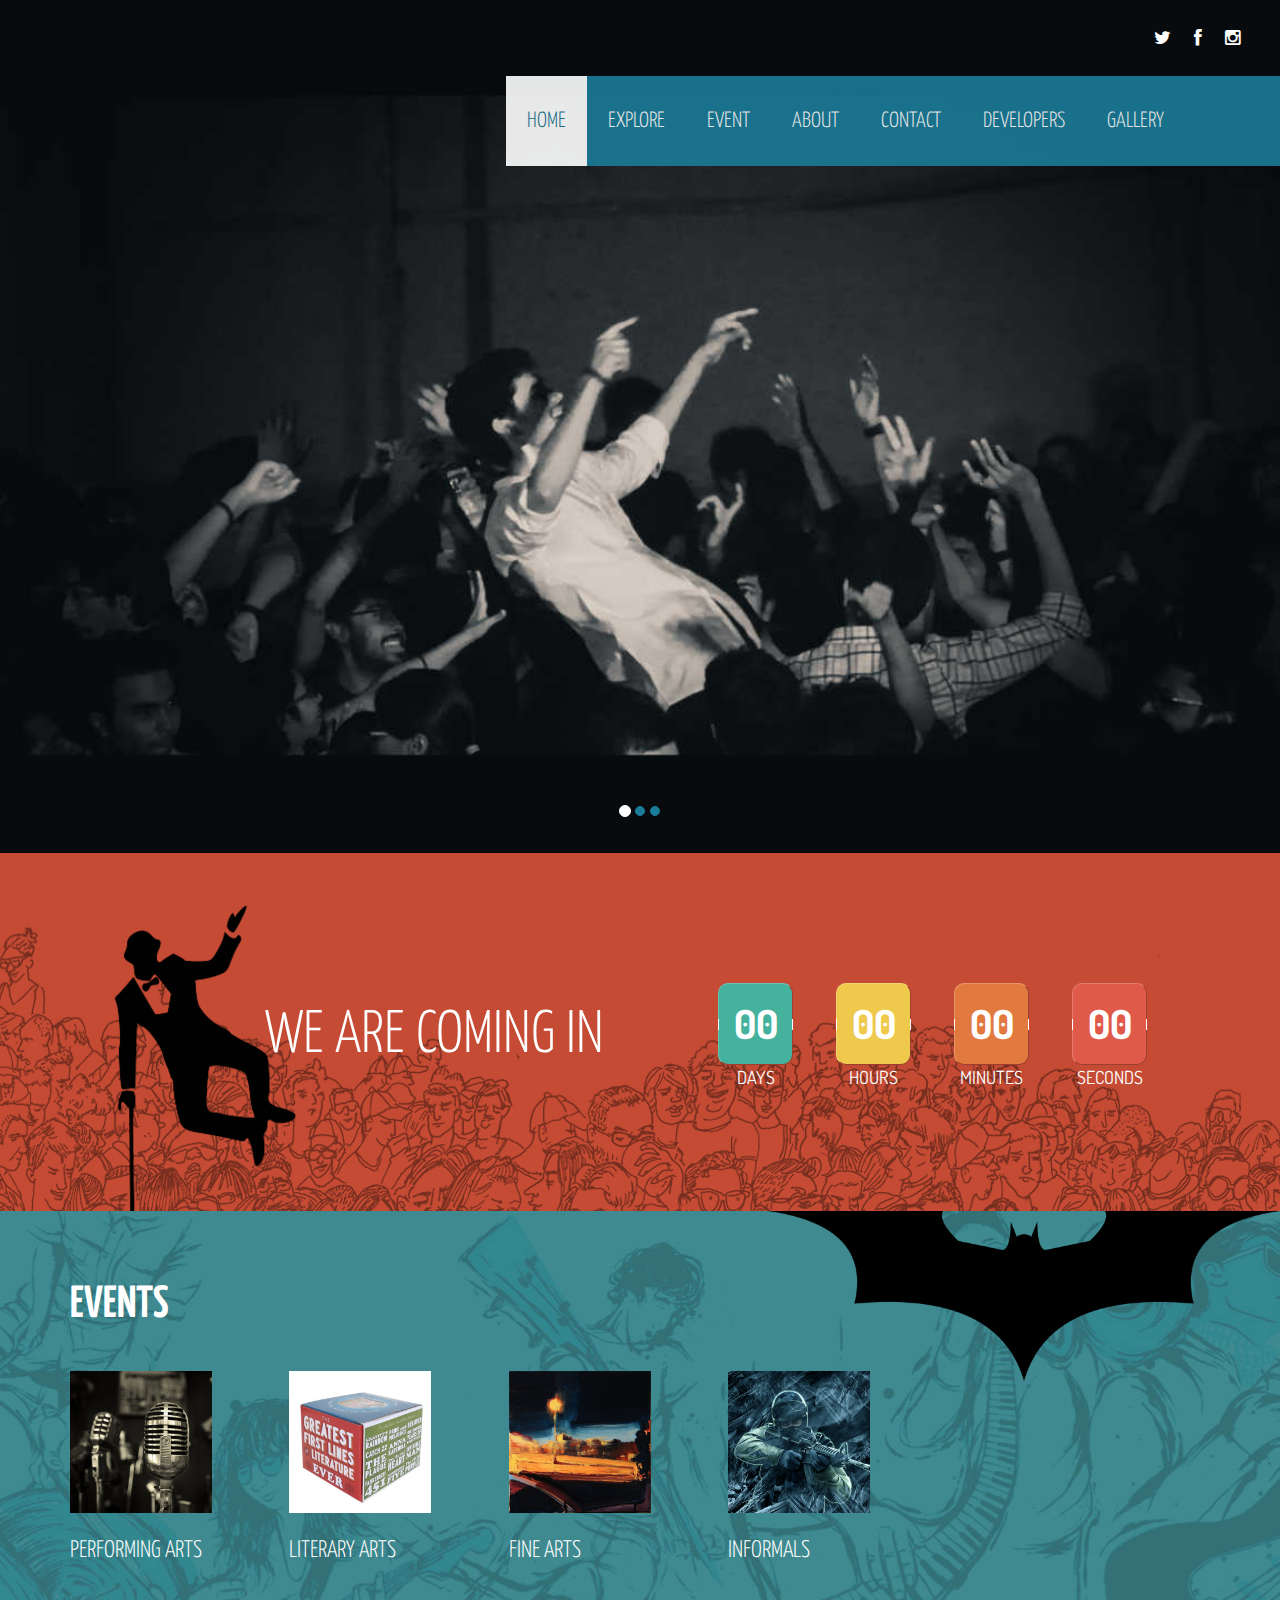
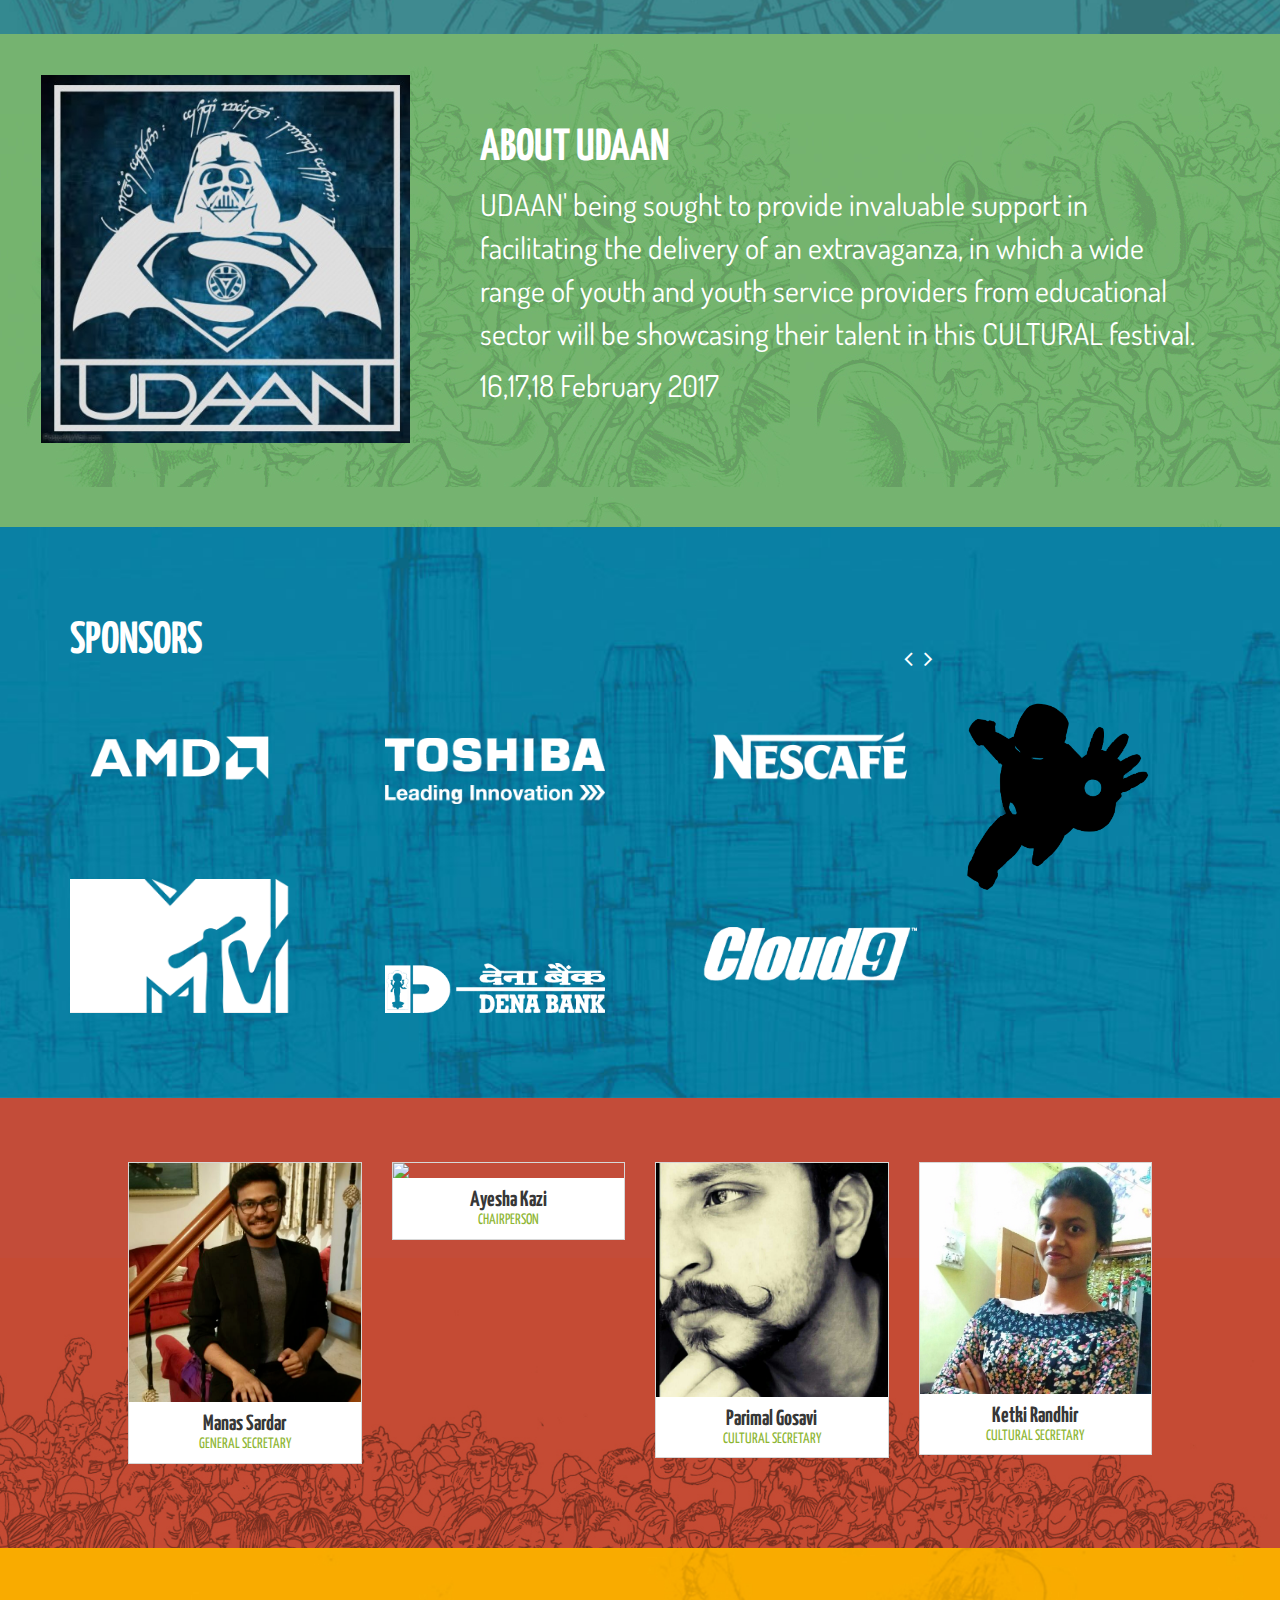
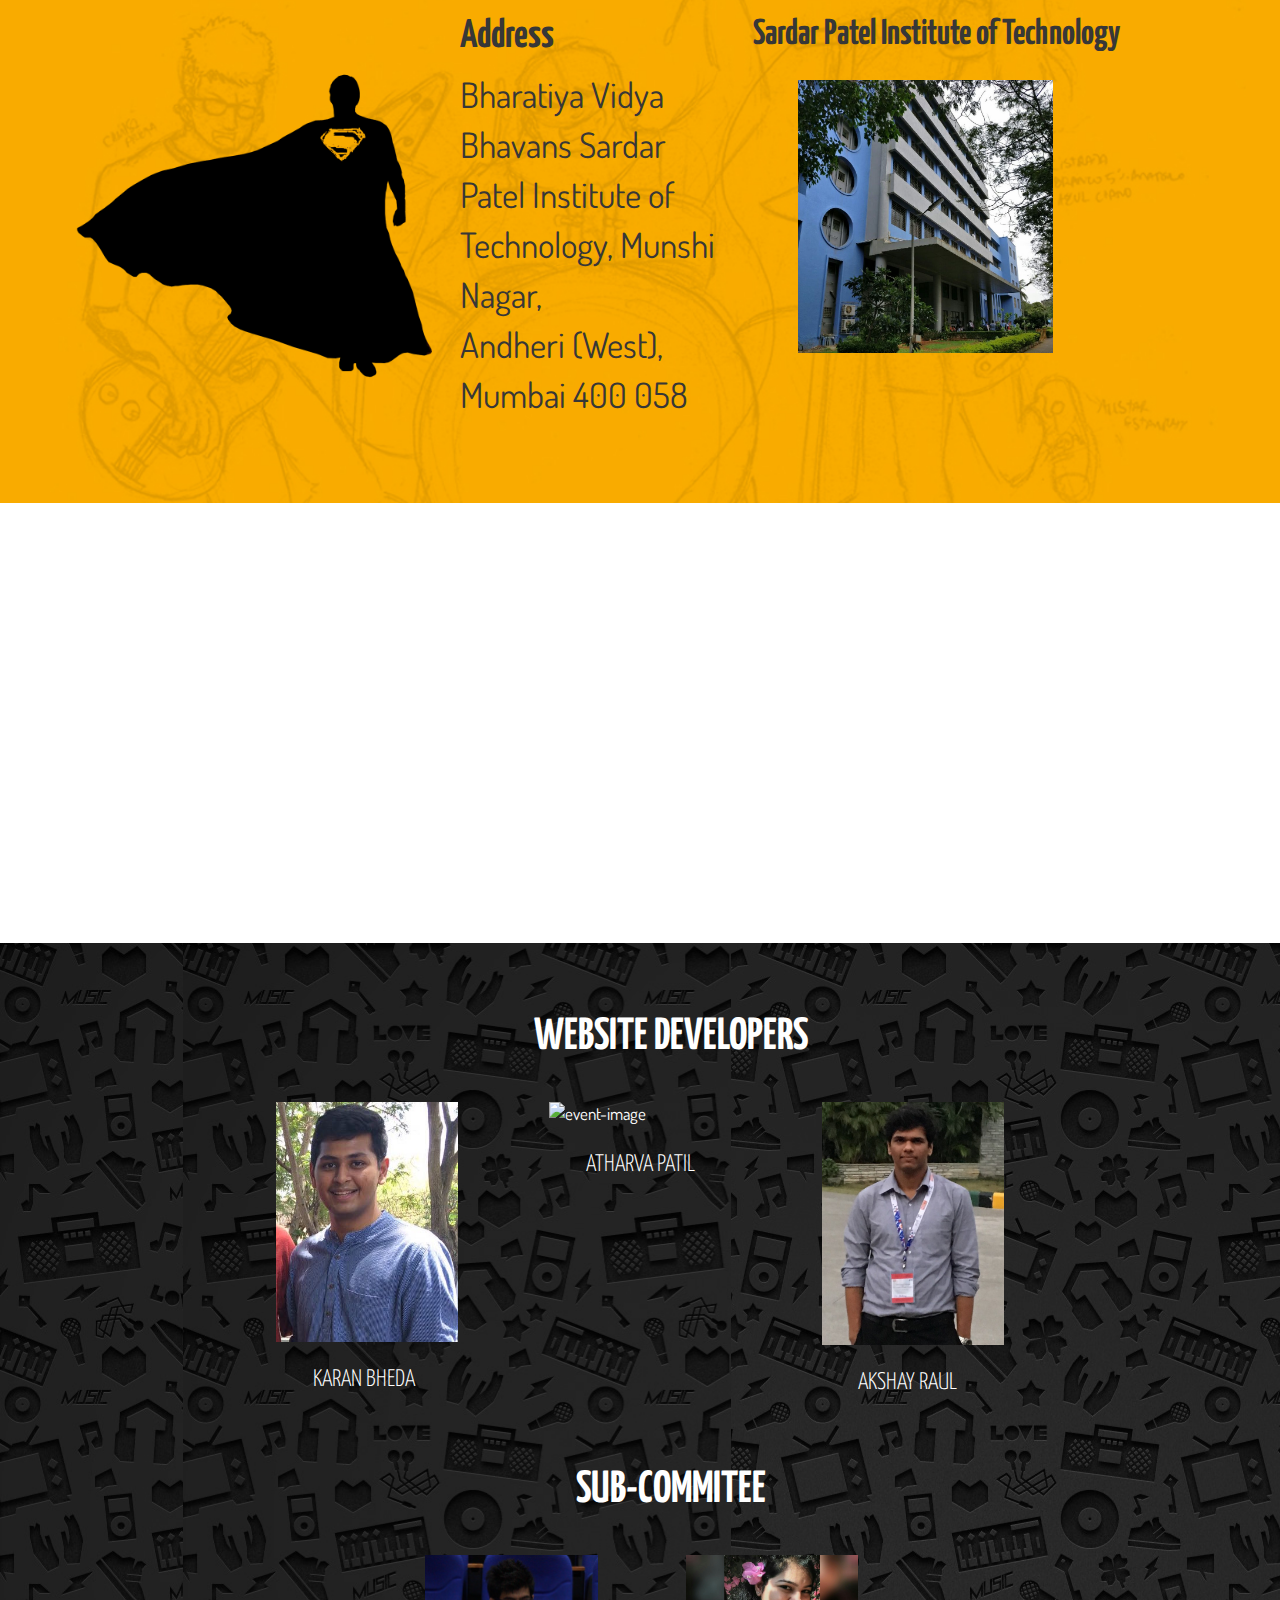
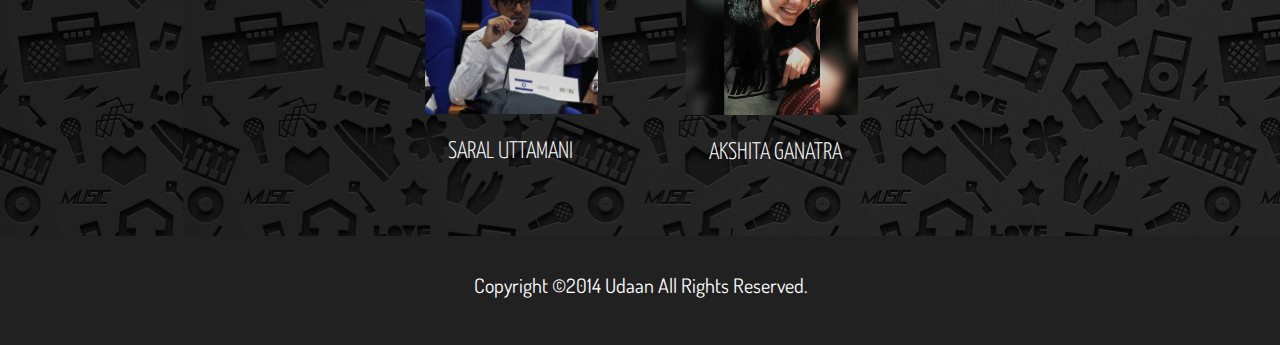
==== commit 2e0d1500: "Final" ====
--- a/index.html
+++ b/index.html
@@ -199,15 +199,15 @@
 			</ol>
 			<div class="carousel-inner">
 				<div class="item active">
-					<img class="img-responsive" src="http://placehold.it/1600x800" alt="slider">						
+					<img class="img-responsive" src="images/slider/img1.jpg" alt="slider">						
 					
 				</div>
 				<div class="item">
-					<img class="img-responsive" src="http://placehold.it/1600x800" alt="slider">	
+					<img class="img-responsive" src="images/slider/img2.jpg" alt="slider">	
 					
 				</div>
 				<div class="item">
-					<img class="img-responsive" src="http://placehold.it/1600x800" alt="slider">	
+					<img class="img-responsive" src="images/slider/img3.jpg" alt="slider">	
 					
 				</div>				
 			</div>
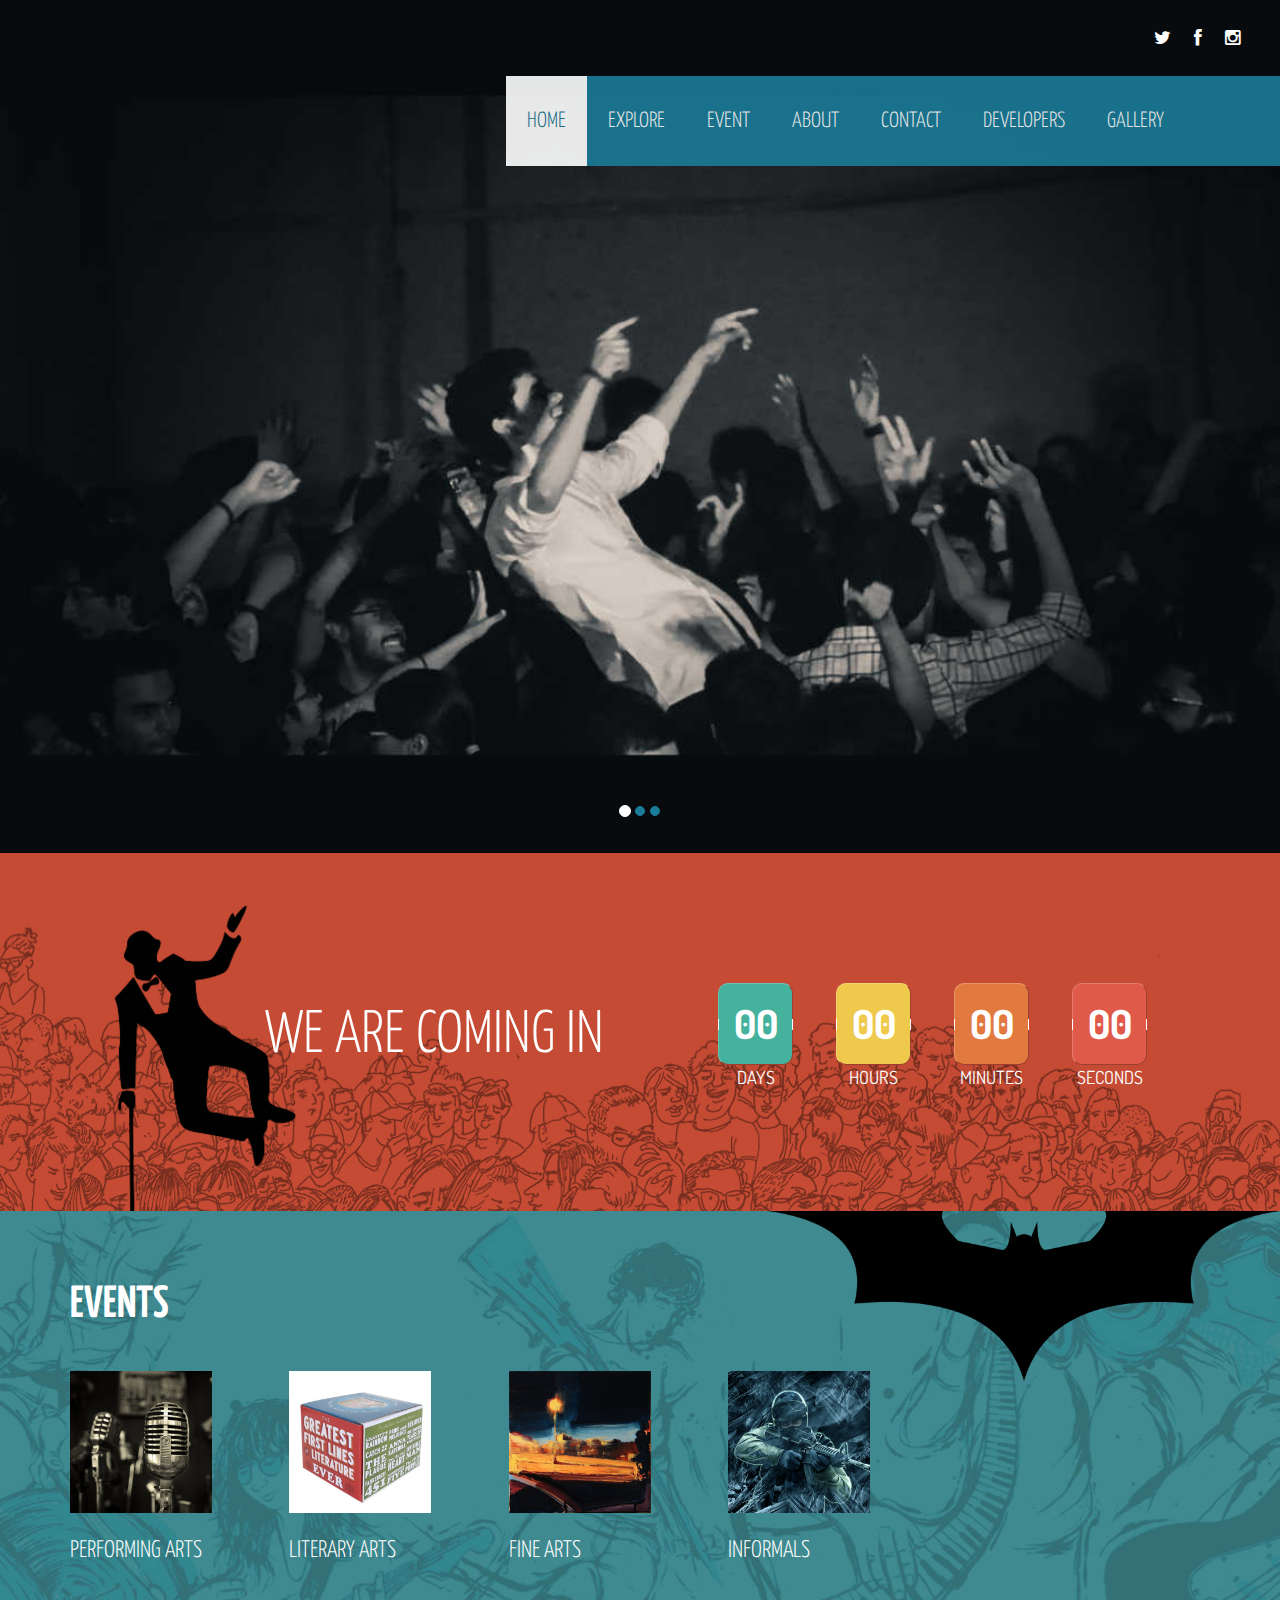
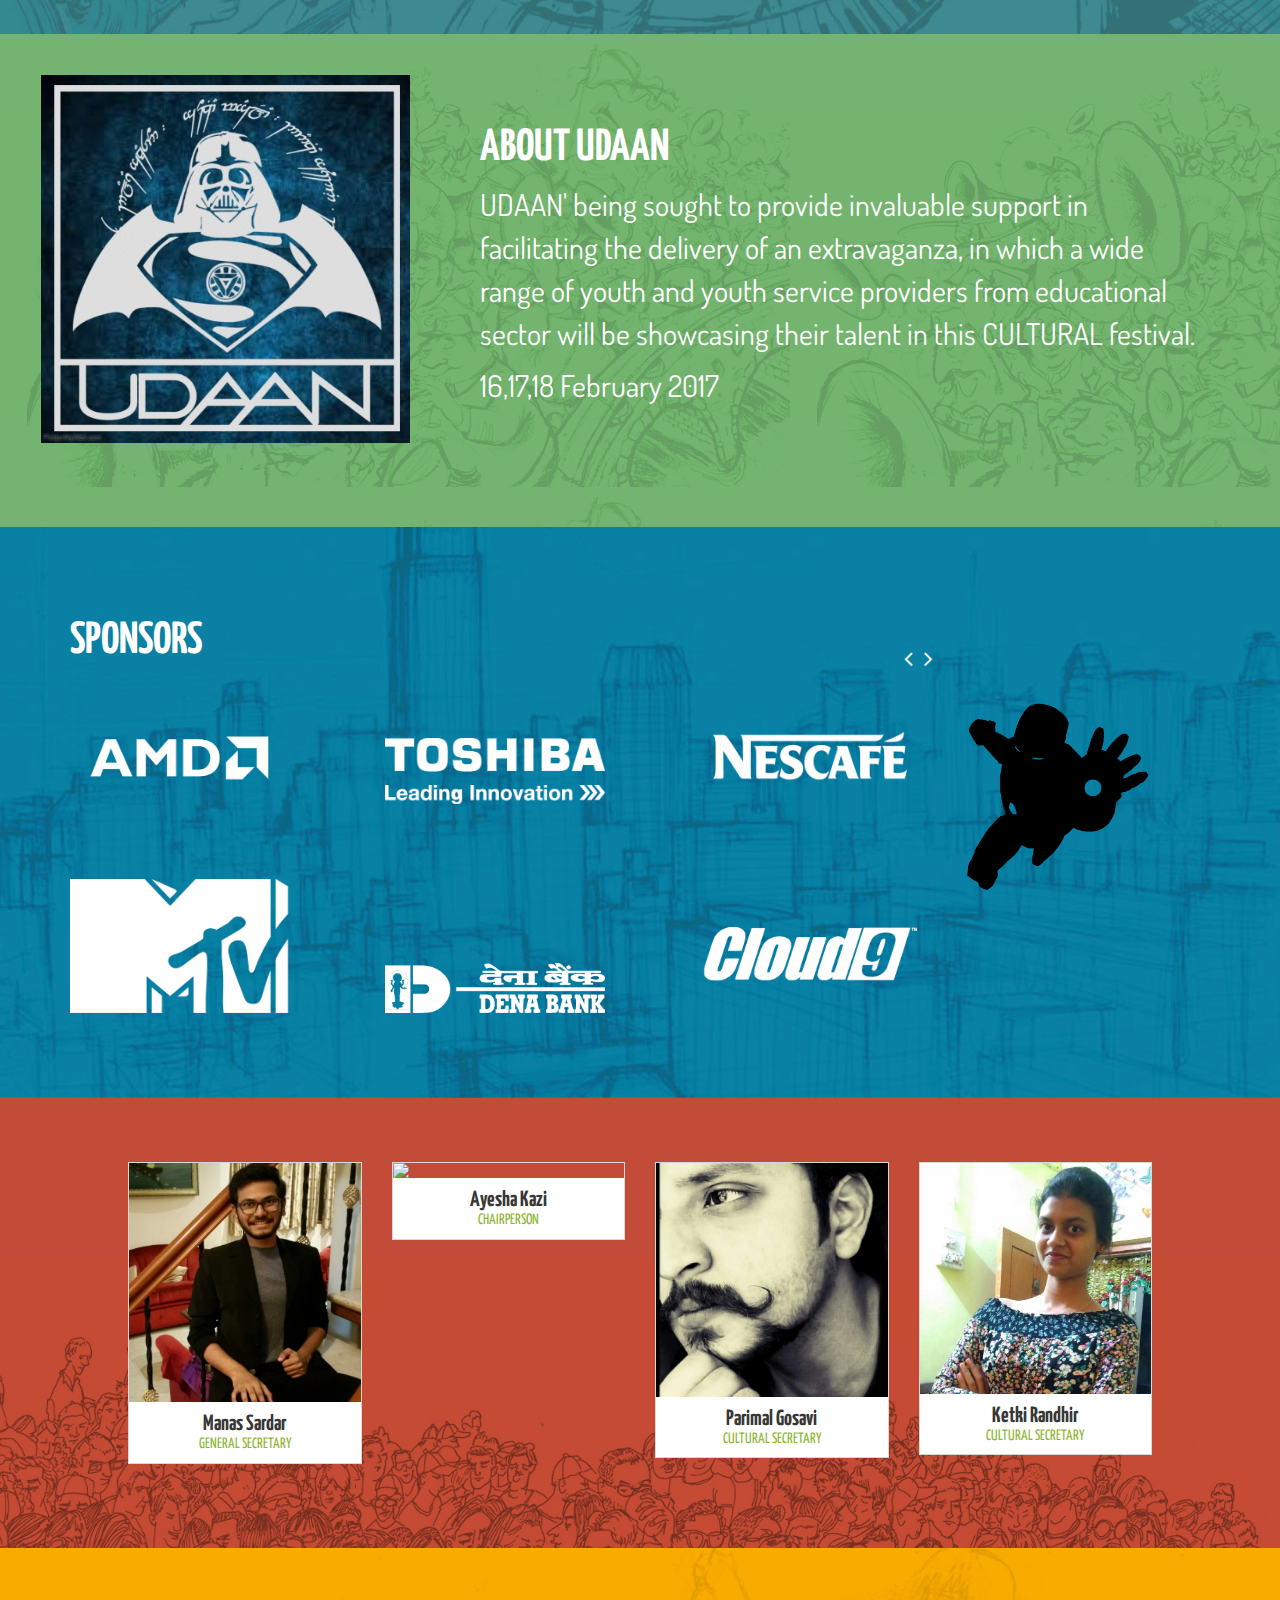
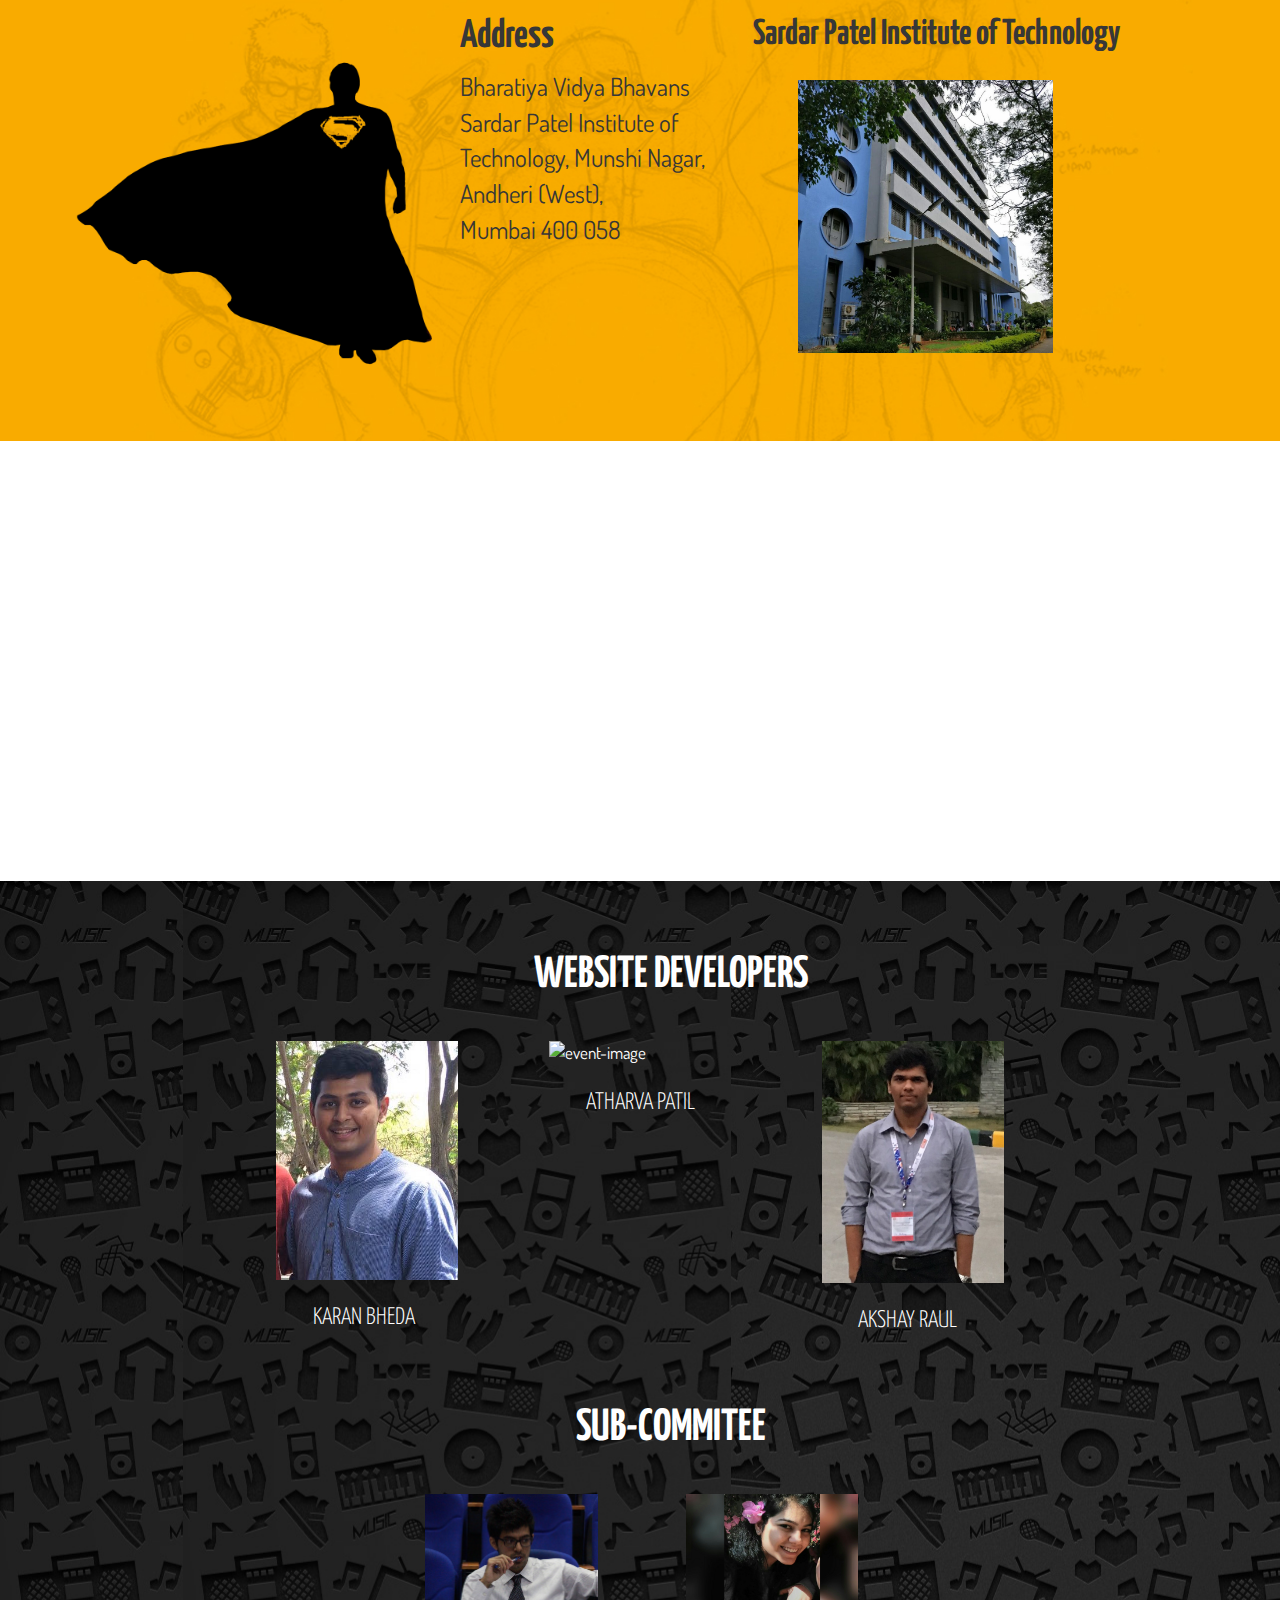
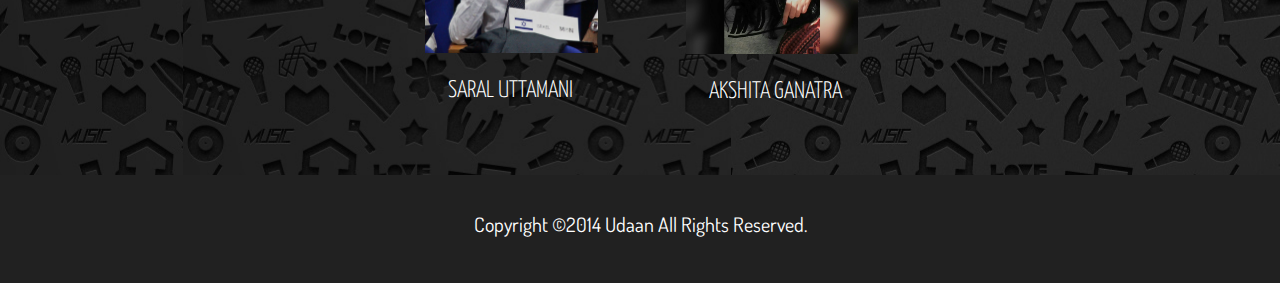
==== commit 05febf9a: "few fixes" ====
--- a/index.html
+++ b/index.html
@@ -4,6 +4,10 @@
     <link rel="icon" 
       type="images/jpg" 
       href="images/logomain.jpg" />
+      <meta charset="utf-8">
+    <meta name="viewport" content="width=device-width, initial-scale=1.0">
+    <meta name="description" content="">
+    <meta name="author" content="">
     <title>UDAAN 2K16-17</title>
     <link href="css/bootstrap.min.css" rel="stylesheet">
     <link href="css/font-awesome.min.css" rel="stylesheet">
@@ -11,6 +15,9 @@
 	<link href="css/animate.css" rel="stylesheet">	
 	<link href="css/responsive.css" rel="stylesheet">
 	<style type="text/css">
+	body{
+		overflow-x: hidden;
+	}
 	.animate {
 		-webkit-transition: all 0.3s ease-in-out;
 		-moz-transition: all 0.3s ease-in-out;
@@ -22,7 +29,6 @@
 		width: 100%;
 		border: 1px solid rgb(215, 215, 215);
 		position: relative;
-		font-family: 'Lato', sans-serif;
 		margin-bottom: 20px;
 		overflow: hidden;
 	}
@@ -448,7 +454,7 @@
 					<div class="col-sm-3 col-sm-offset-4">
 						<div class="contact-text">
 							<h1 style="font-size: 40px; font-weight: bold;">Address</h1>
-							<address style="font-size: 35px;">
+							<address style="font-size: 25px;">
 								Bharatiya Vidya Bhavans Sardar Patel Institute of Technology, Munshi Nagar,<br> Andheri (West),<br> Mumbai 400 058<br>
 								
 							</address>						</div>
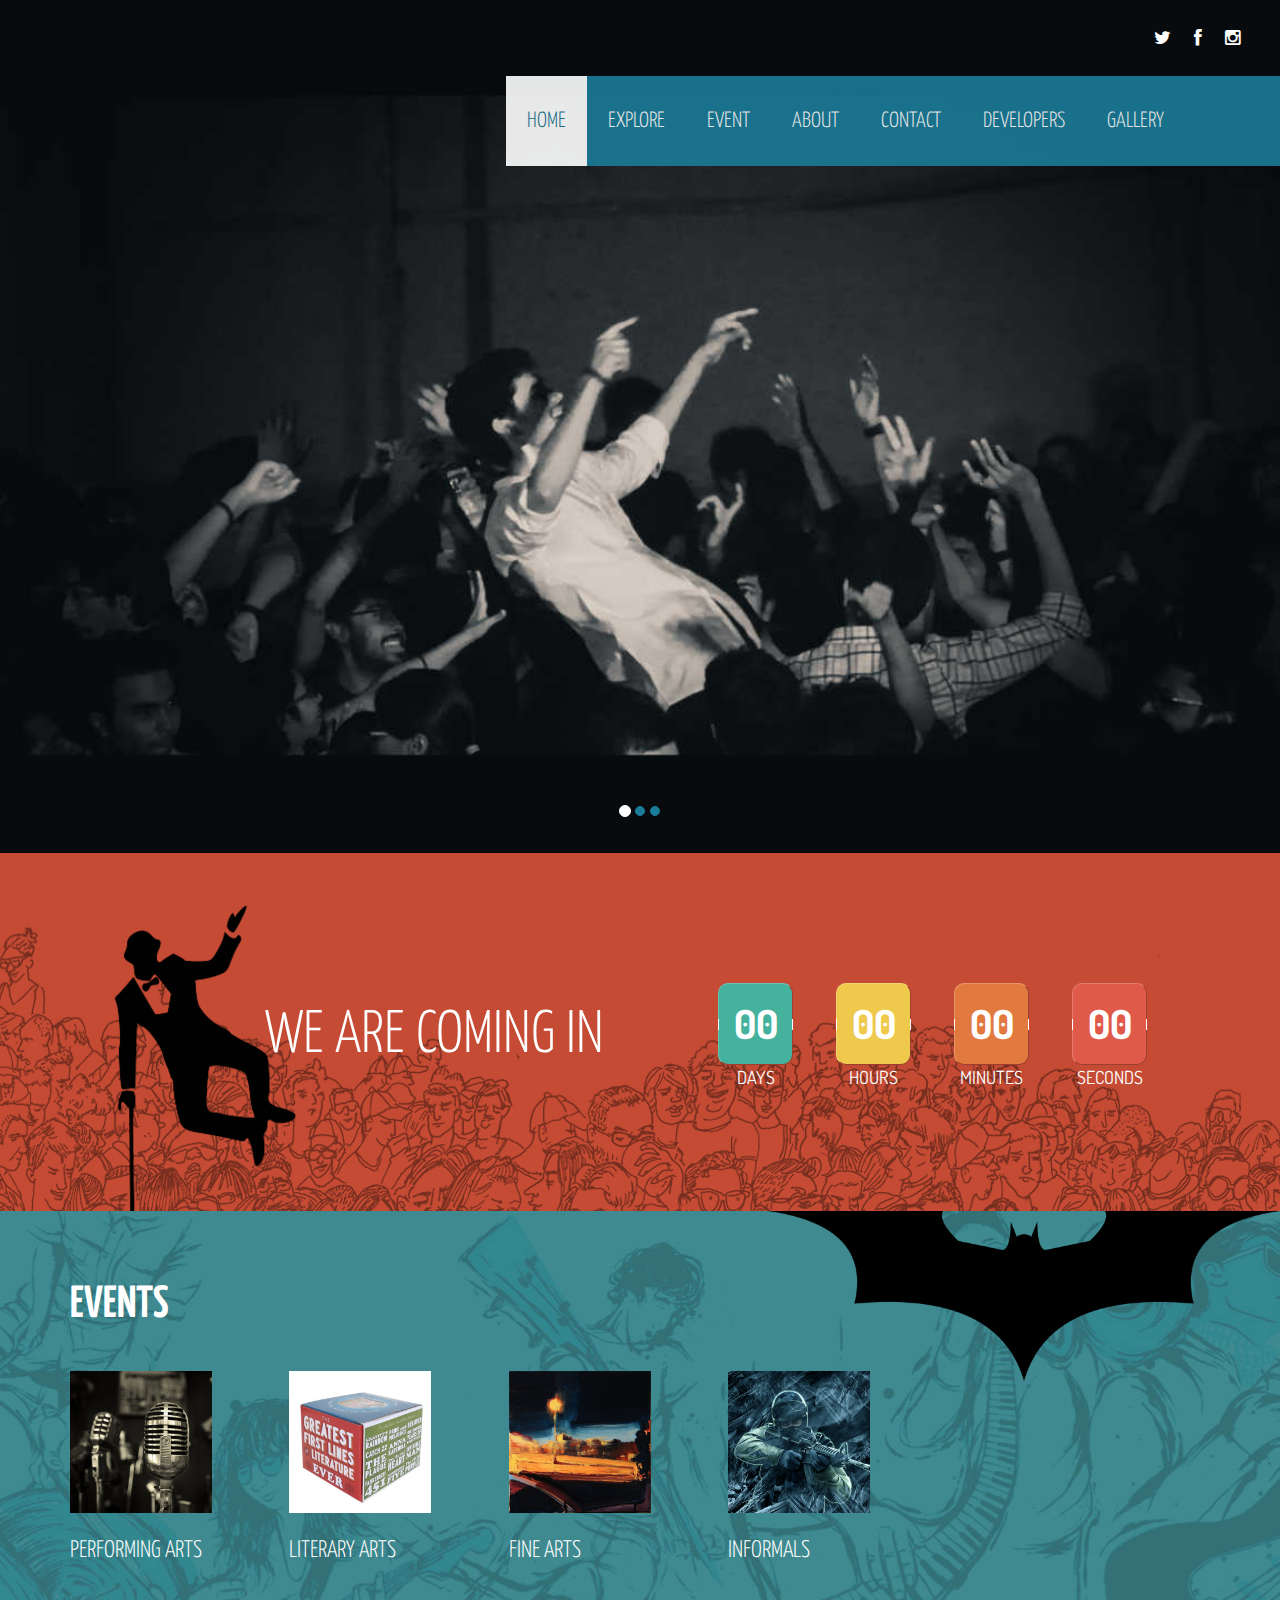
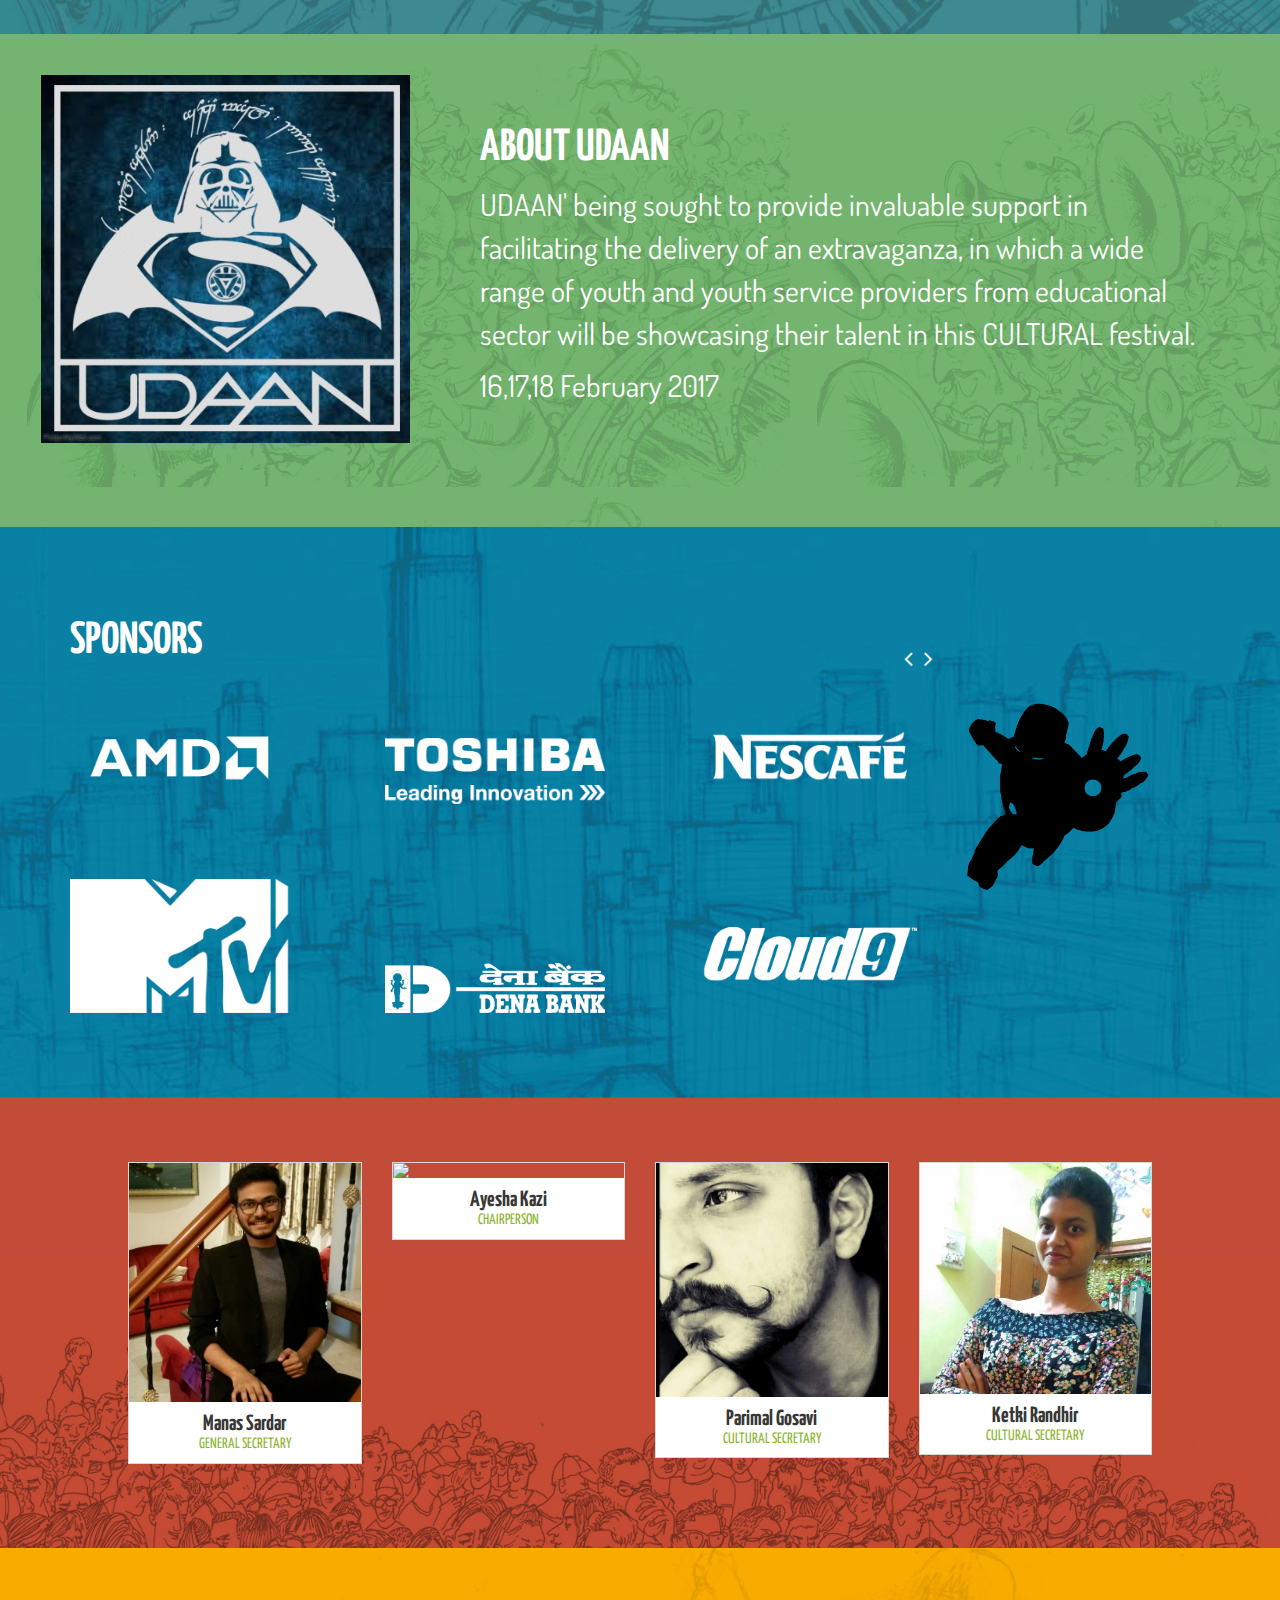
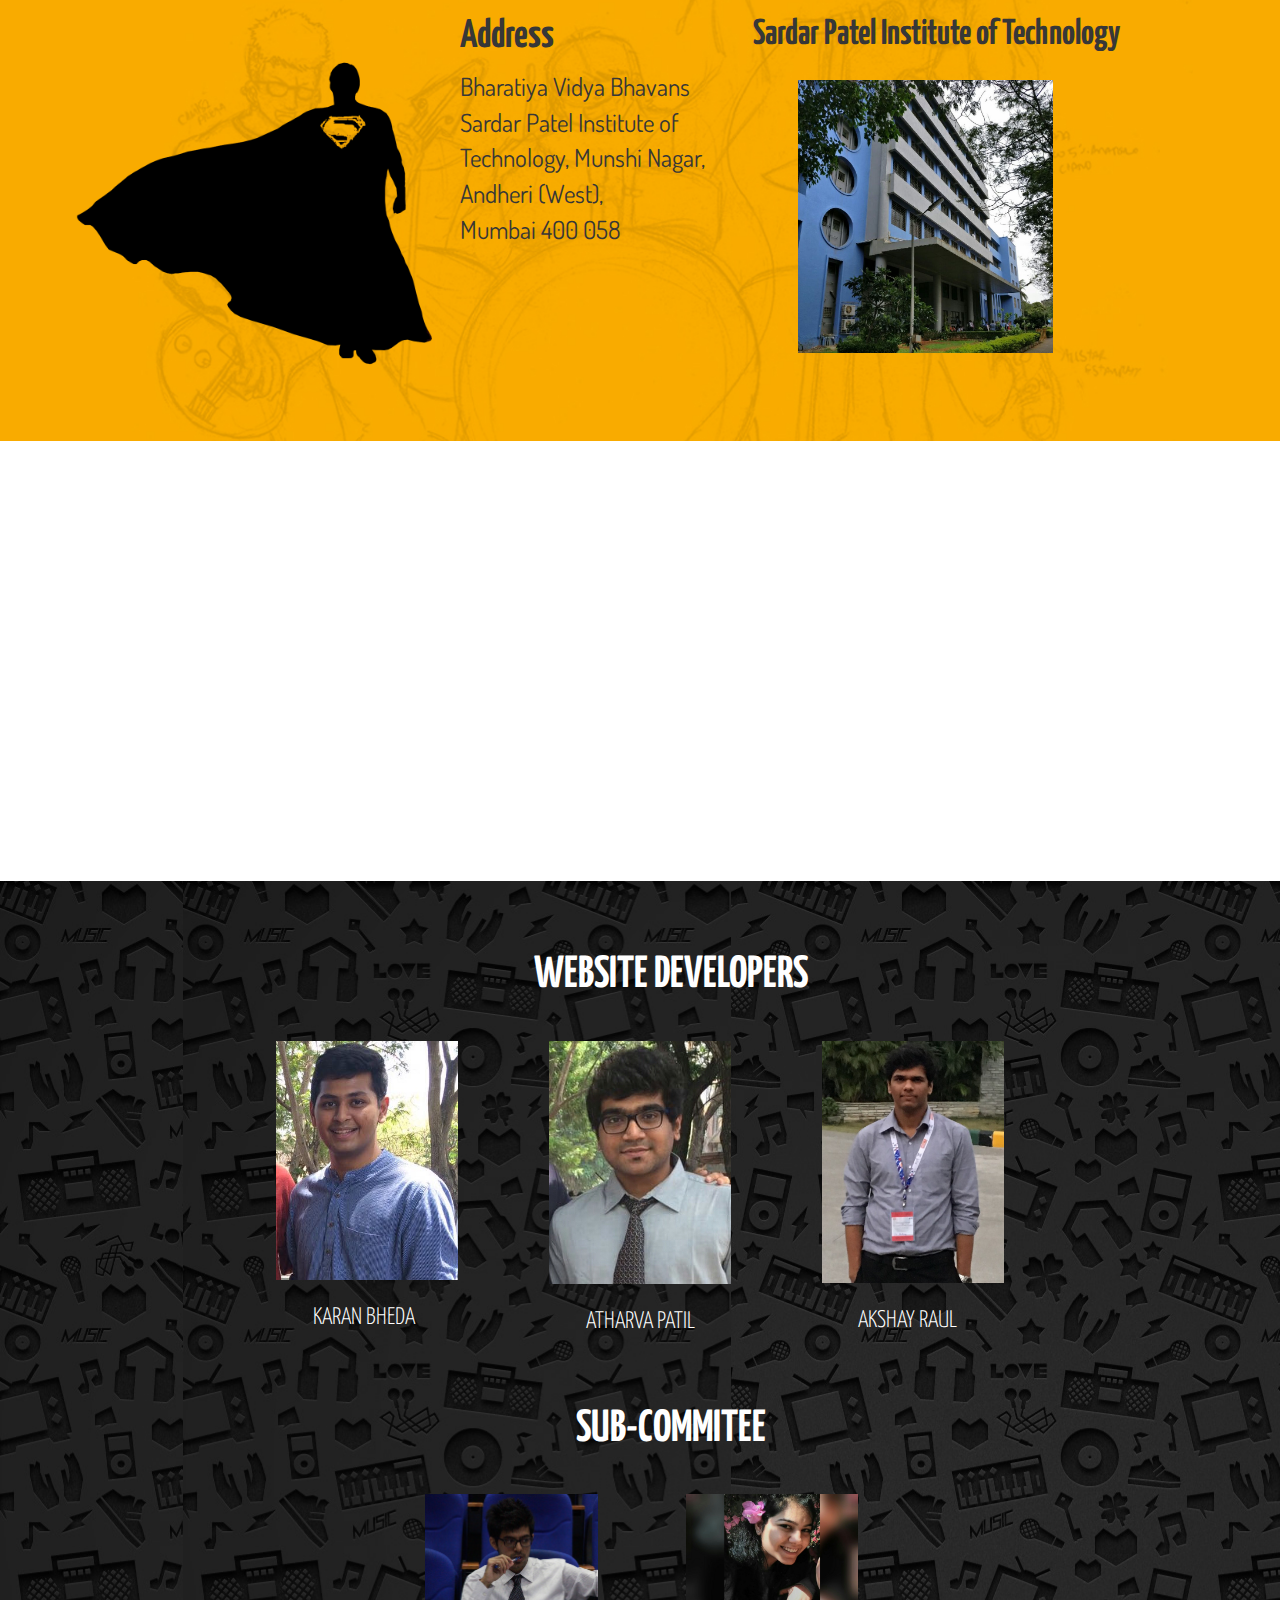
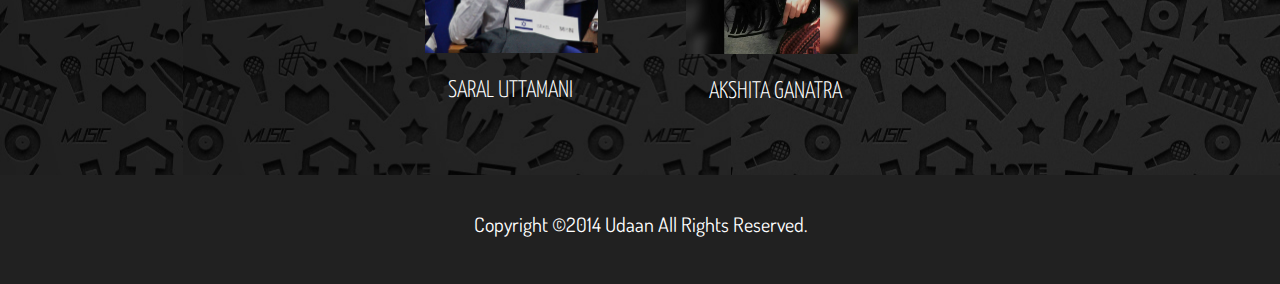
==== commit fb00a2cc: "fix" ====
--- a/index.html
+++ b/index.html
@@ -209,7 +209,7 @@
 					
 				</div>
 				<div class="item">
-					<img class="img-responsive" src="images/slider/img2.jpg" alt="slider">	
+					<img class="img-responsive" src="images/slider/img2.png" alt="slider">	
 					
 				</div>
 				<div class="item">
@@ -385,7 +385,7 @@
 			</div>
     		<div class="[ col-sm-3 col-md-3 ]">
 				<div class="[ info-card ]">
-					<img style="width: 100%" src="images/team/ayesha.jpg" />
+					<img style="width: 100%" src="images/team/ayesha.png" />
 					<div class="[ info-card-details ] animate">
 						<div class="[ info-card-header ]">
 							<h1> Ayesha Kazi </h1>
@@ -504,7 +504,7 @@
                   </div>
                   <div class="col-sm-4">
                     <div class="single-event">
-                      <img class="img-responsive" src="images/team/atharva.jpg" alt="event-image">
+                      <img class="img-responsive" src="images/team/atharva.png" alt="event-image">
                       <h4 style="padding-left: 15%;">Atharva Patil</h4>
                       
                     </div>
